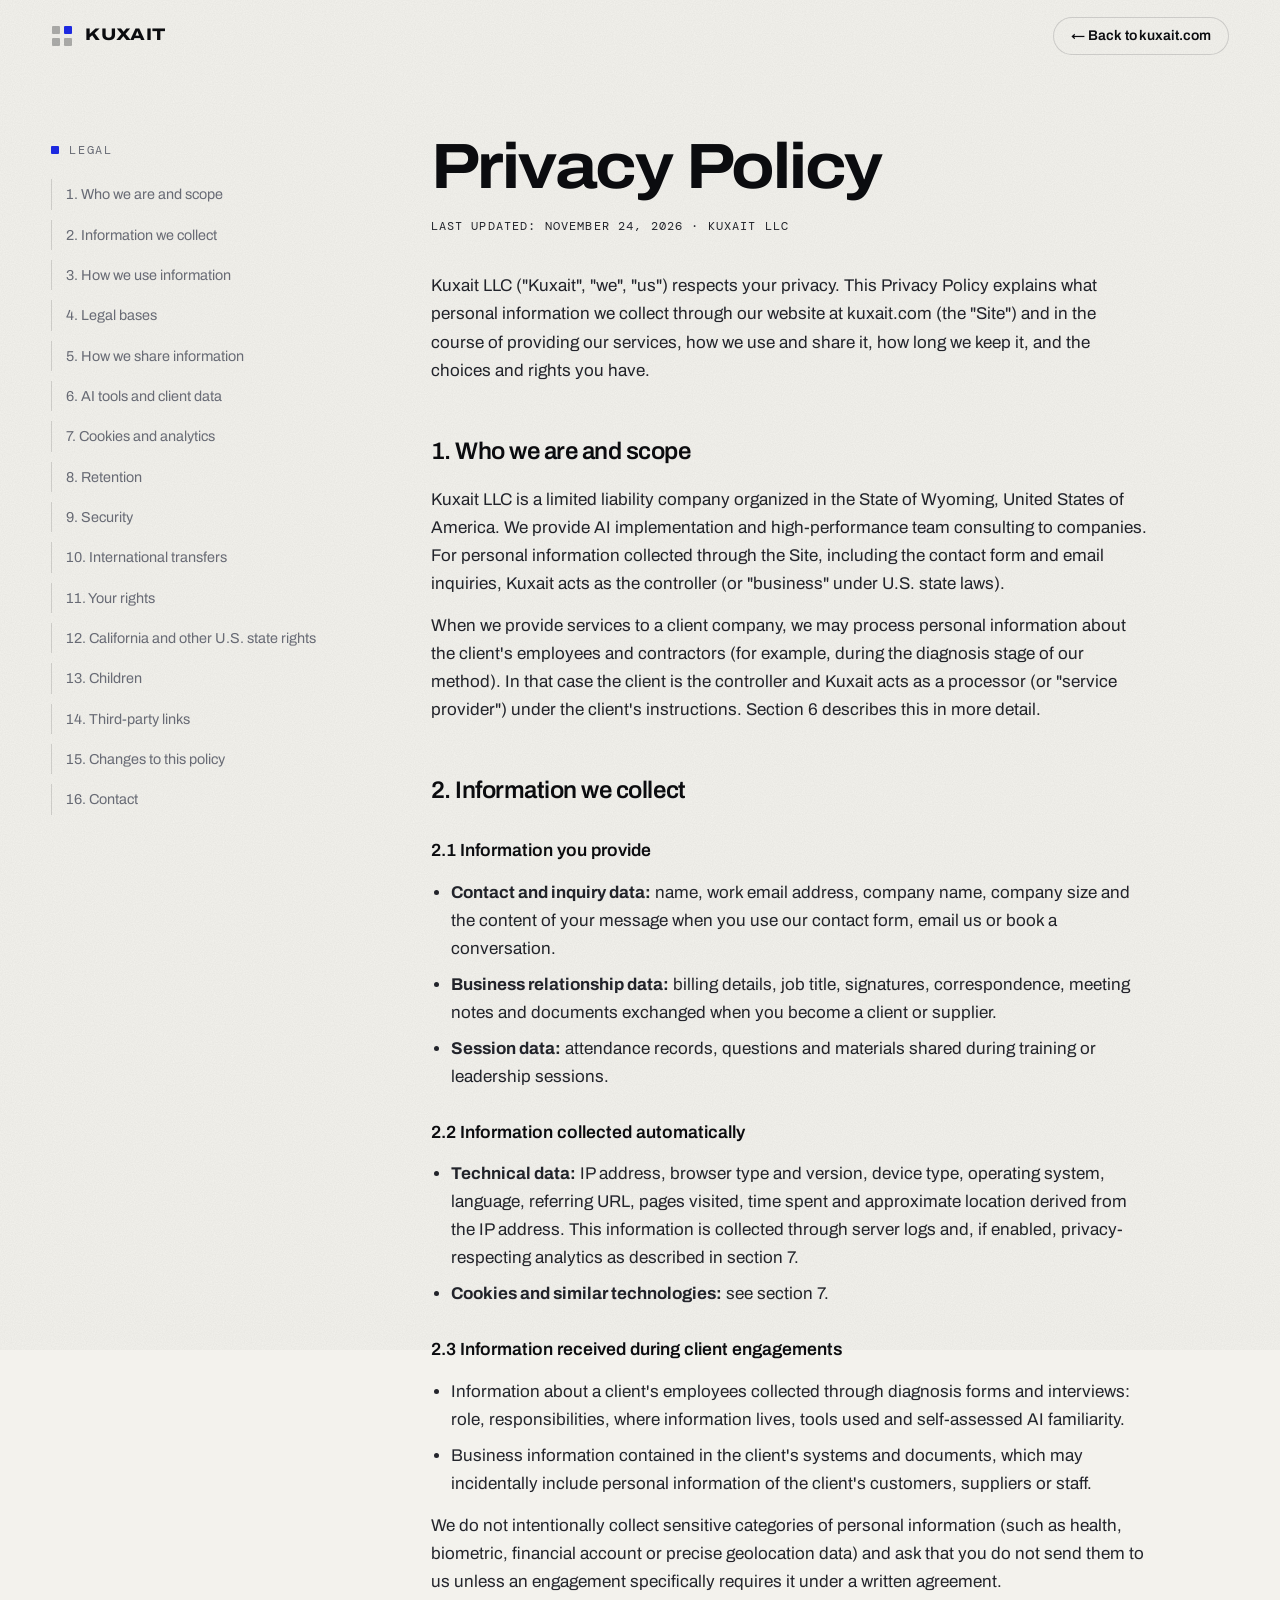
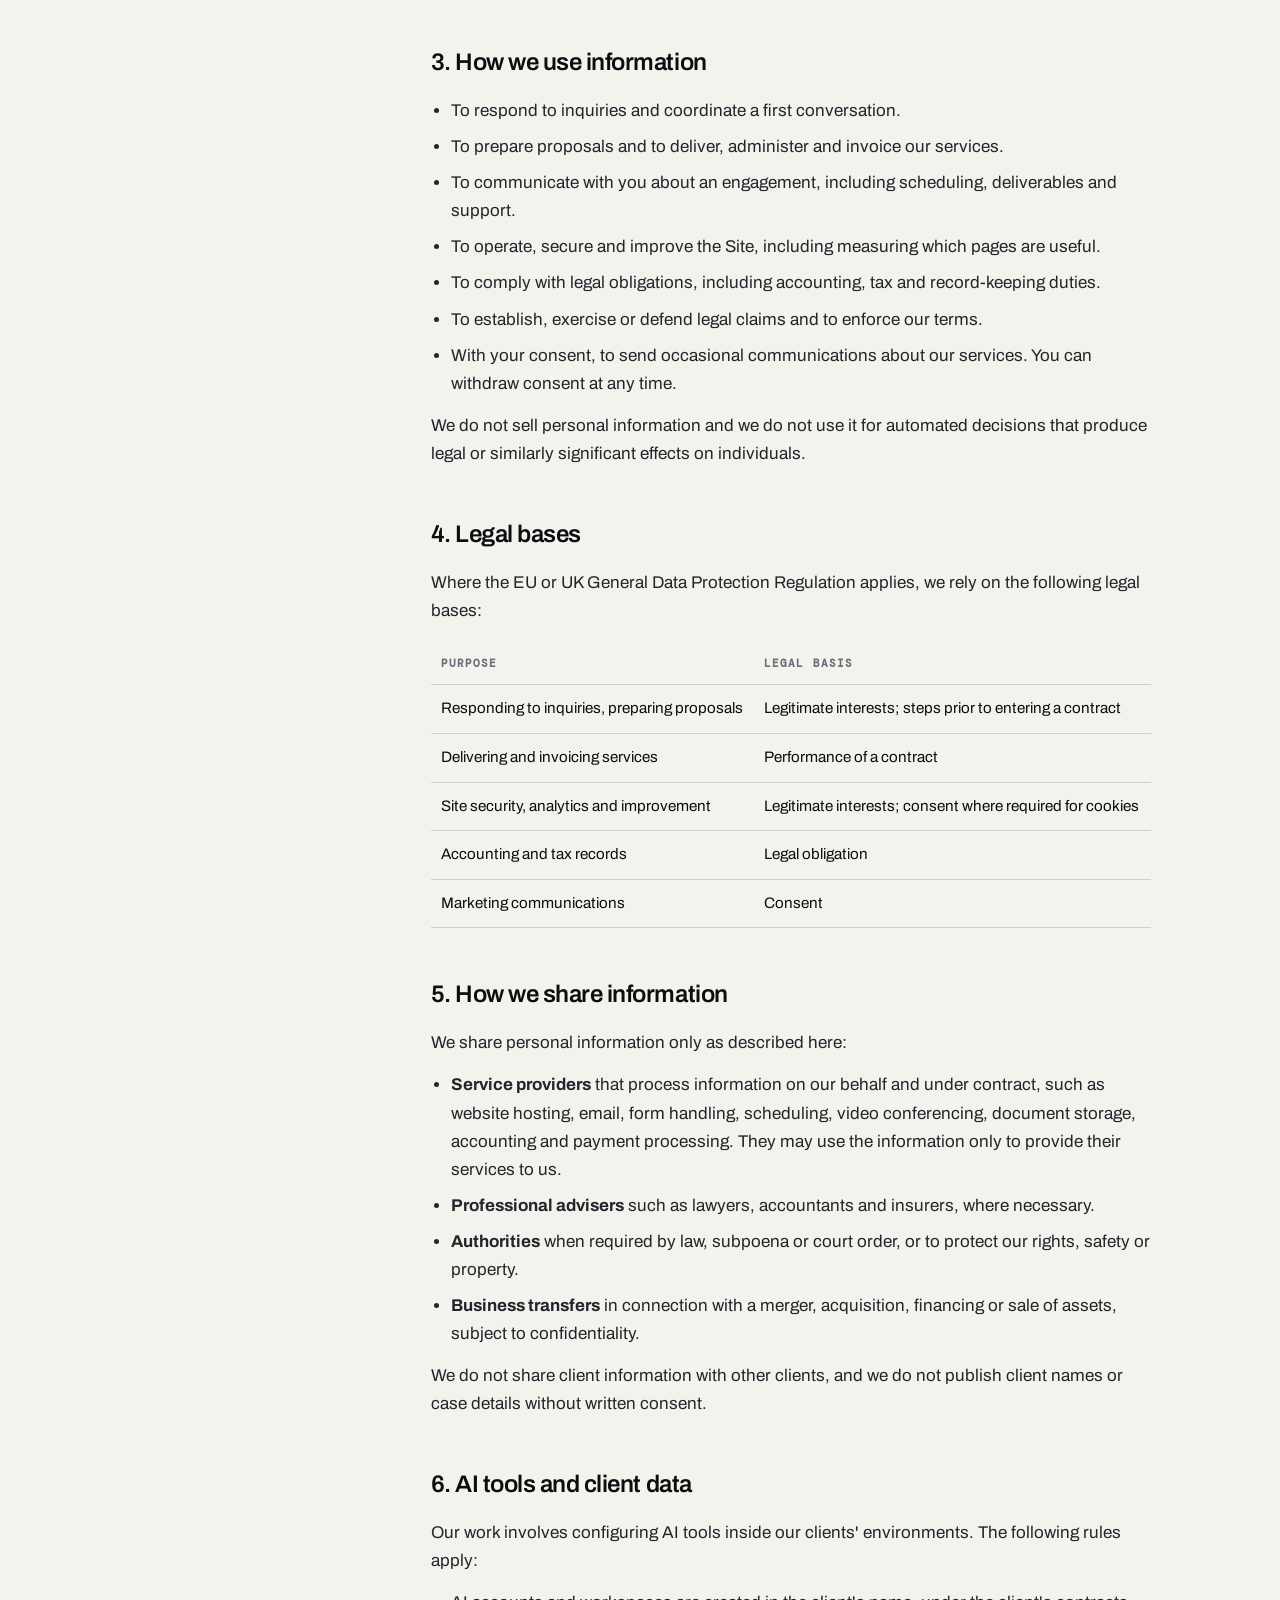
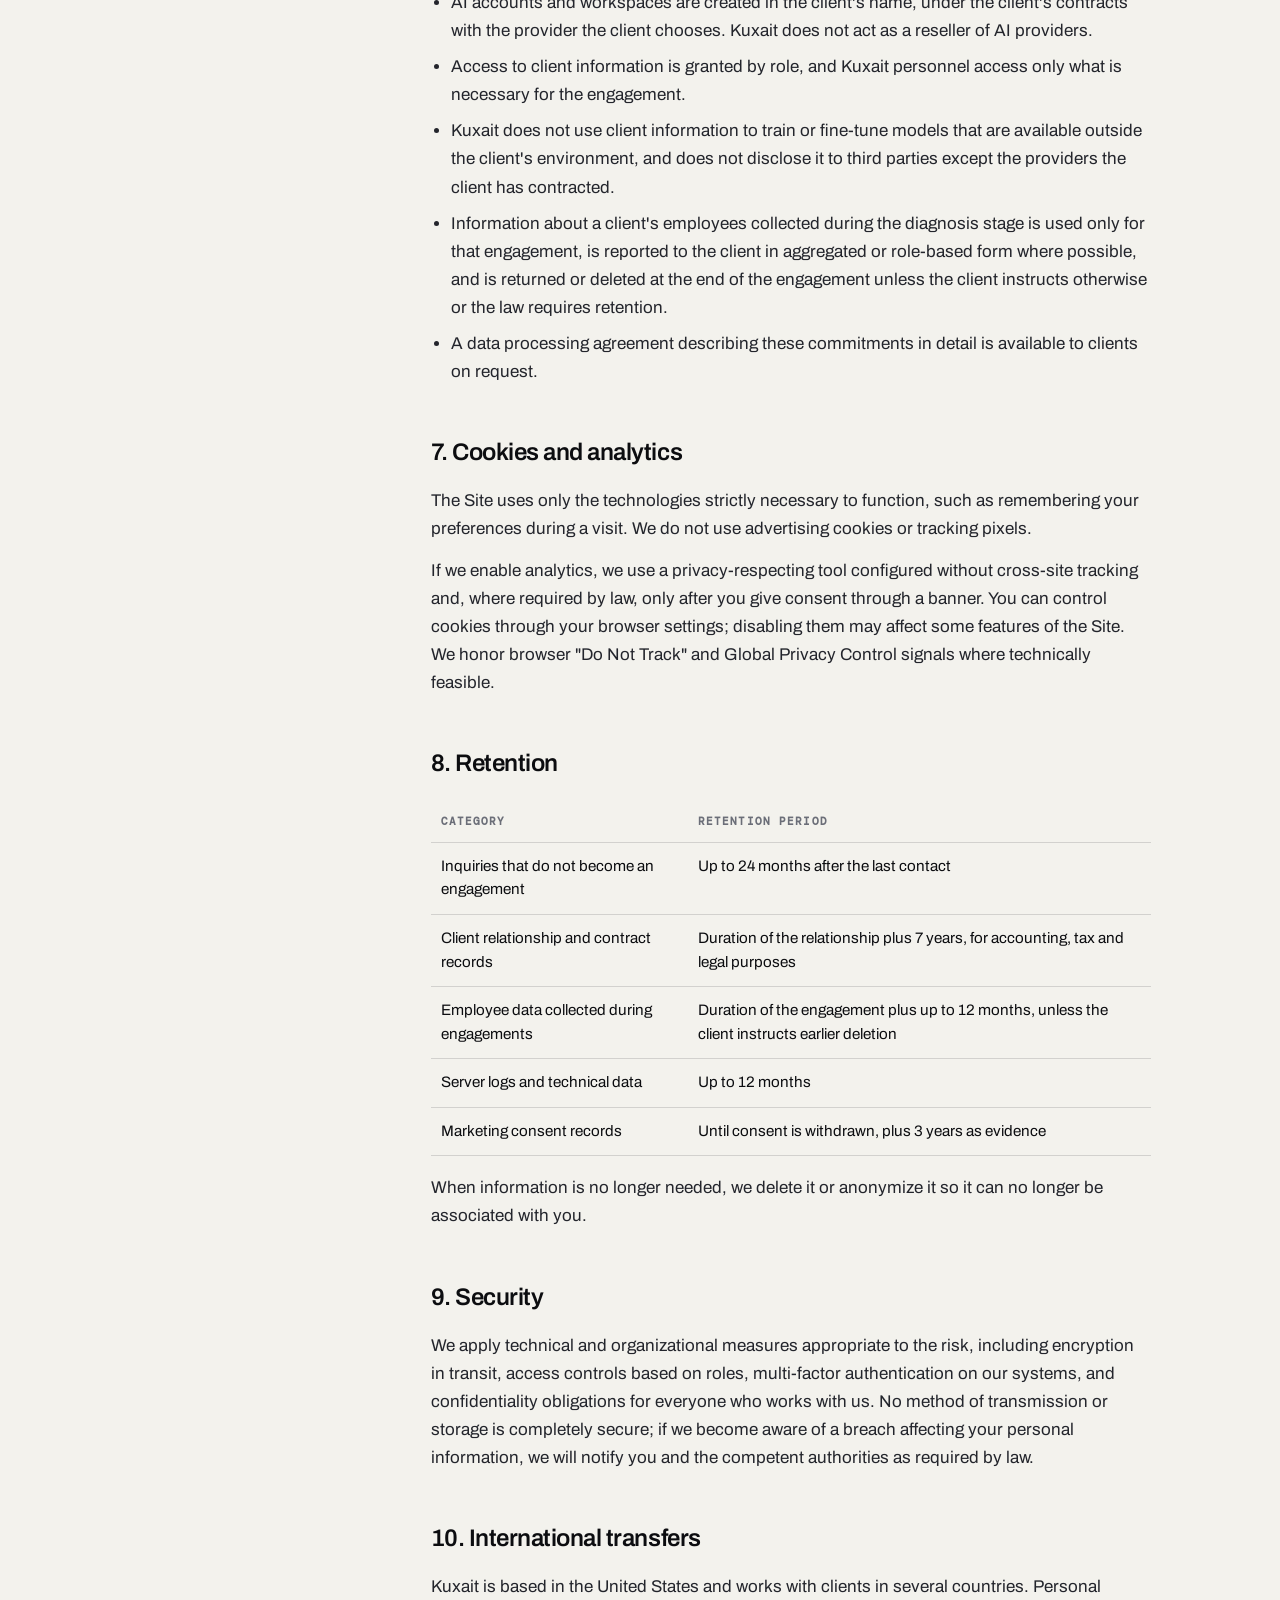
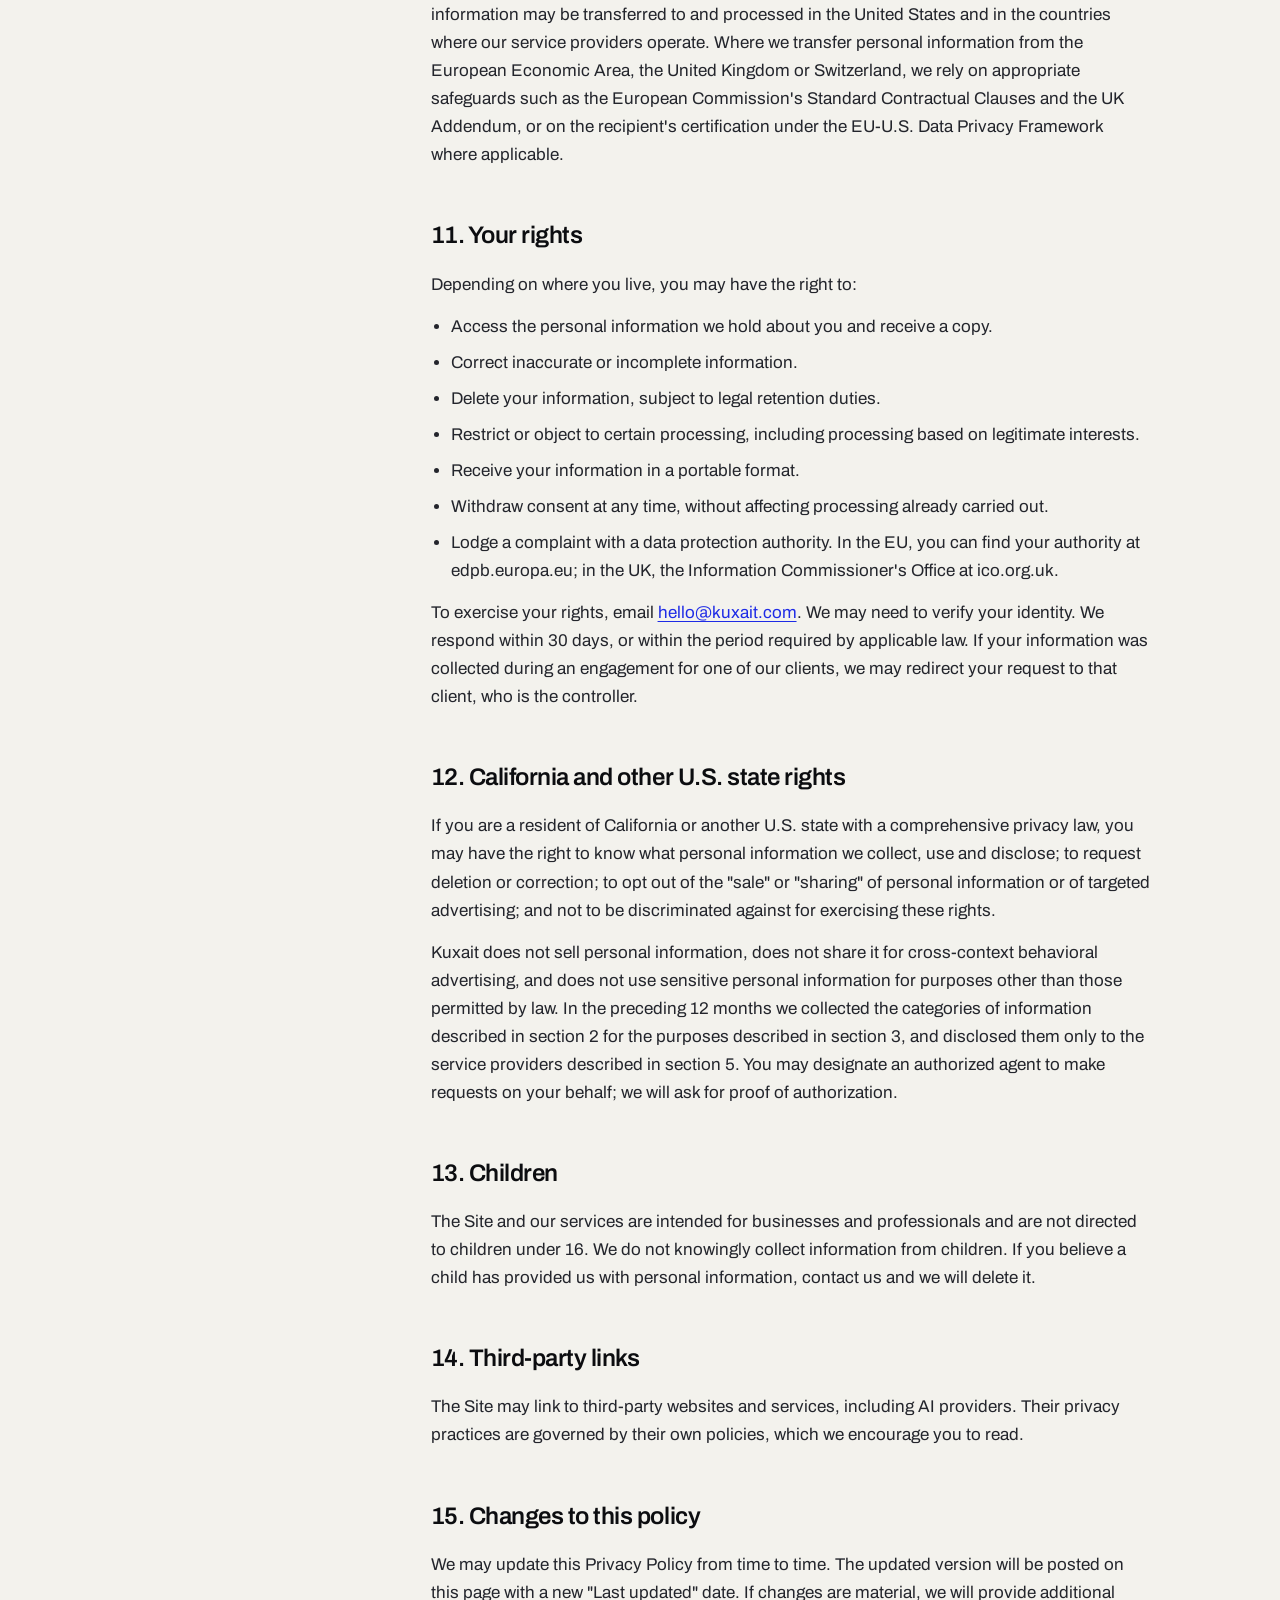
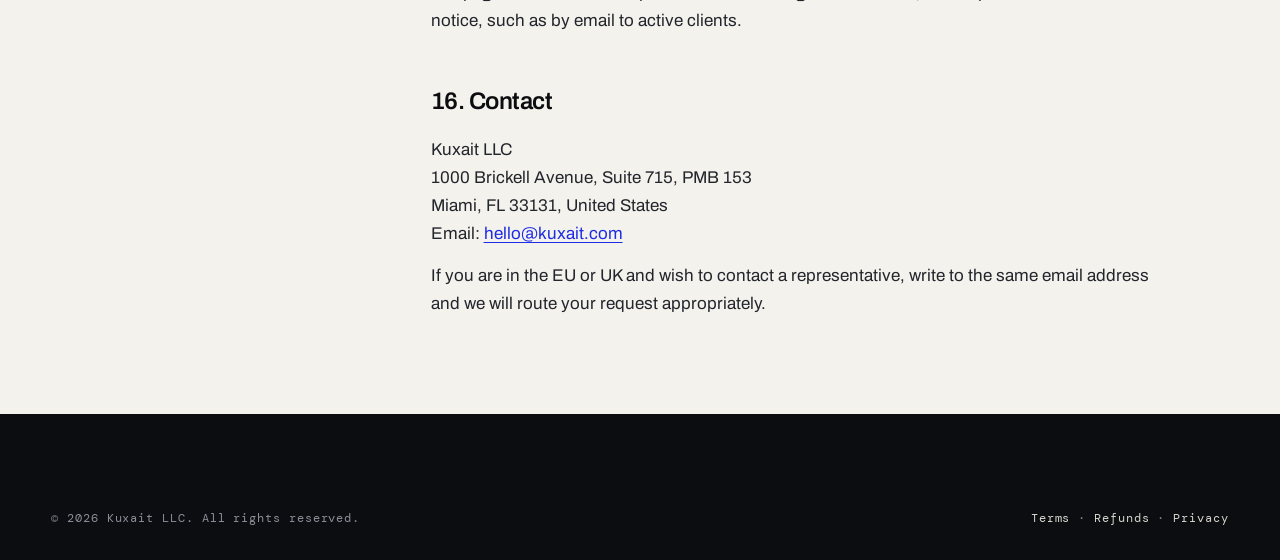
==== privacy-policy.html @ 517e2b9c "Kuxait landing: site, legal pages, SEO files, Docker deploy Co-Authored-By: Claude Fable 5.1 <norepl" ====
<!doctype html>
<html lang="en">
<head>
  <meta charset="utf-8">
  <meta name="viewport" content="width=device-width, initial-scale=1">
  <title>Privacy Policy — Kuxait</title>
  <meta name="description" content="How Kuxait LLC collects, uses, shares and protects personal information through its website and services, including data handled during AI implementation engagements.">
  <link rel="canonical" href="https://www.kuxait.com/privacy-policy.html">
  <meta name="robots" content="index, follow">
  <meta name="theme-color" content="#F3F2ED">
  <link rel="icon" href="assets/img/favicon.svg" type="image/svg+xml">
  <link rel="preconnect" href="https://fonts.googleapis.com">
  <link rel="preconnect" href="https://fonts.gstatic.com" crossorigin>
  <link href="https://fonts.googleapis.com/css2?family=Archivo:ital,wdth,wght@0,62..125,100..900;1,62..125,100..900&family=DM+Mono:wght@400;500&display=swap" rel="stylesheet">
  <link rel="stylesheet" href="assets/css/main.css">
</head>
<body>
  <div class="progress" aria-hidden="true"></div>
  <div class="grain" aria-hidden="true"></div>

  <header class="nav is-scrolled">
    <div class="wrap nav__inner">
      <a class="brand" href="index.html" aria-label="Kuxait, home">
        <svg class="brand__mark" viewBox="0 0 22 22" aria-hidden="true"><rect x="1" y="1" width="8" height="8" rx="1" fill="currentColor" opacity=".3"/><rect x="13" y="1" width="8" height="8" rx="1" fill="#1E2BE6"/><rect x="1" y="13" width="8" height="8" rx="1" fill="currentColor" opacity=".3"/><rect x="13" y="13" width="8" height="8" rx="1" fill="currentColor" opacity=".3"/></svg>
        KUXAIT
      </a>
      <a class="btn btn--sm btn--ghost" href="index.html">← Back to kuxait.com</a>
    </div>
  </header>

  <main class="legal">
    <div class="wrap">
      <div class="legal__grid">
        <aside>
          <p class="eyebrow">Legal</p>
          <nav class="legal__toc" aria-label="Sections">
            <a href="#who">1. Who we are and scope</a>
            <a href="#collect">2. Information we collect</a>
            <a href="#use">3. How we use information</a>
            <a href="#bases">4. Legal bases</a>
            <a href="#share">5. How we share information</a>
            <a href="#ai">6. AI tools and client data</a>
            <a href="#cookies">7. Cookies and analytics</a>
            <a href="#retention">8. Retention</a>
            <a href="#security">9. Security</a>
            <a href="#transfers">10. International transfers</a>
            <a href="#rights">11. Your rights</a>
            <a href="#california">12. California and other U.S. state rights</a>
            <a href="#children">13. Children</a>
            <a href="#links">14. Third-party links</a>
            <a href="#changes">15. Changes to this policy</a>
            <a href="#contact">16. Contact</a>
          </nav>
        </aside>

        <article class="prose">
          <h1 class="display">Privacy Policy</h1>
          <p class="legal__meta">Last updated: November 24, 2026 · Kuxait LLC</p>

          <p>Kuxait LLC ("Kuxait", "we", "us") respects your privacy. This Privacy Policy explains what personal information we collect through our website at kuxait.com (the "Site") and in the course of providing our services, how we use and share it, how long we keep it, and the choices and rights you have.</p>

          <h2 id="who">1. Who we are and scope</h2>
          <p>Kuxait LLC is a limited liability company organized in the State of Wyoming, United States of America. We provide AI implementation and high-performance team consulting to companies. For personal information collected through the Site, including the contact form and email inquiries, Kuxait acts as the controller (or "business" under U.S. state laws).</p>
          <p>When we provide services to a client company, we may process personal information about the client's employees and contractors (for example, during the diagnosis stage of our method). In that case the client is the controller and Kuxait acts as a processor (or "service provider") under the client's instructions. Section 6 describes this in more detail.</p>

          <h2 id="collect">2. Information we collect</h2>
          <h3>2.1 Information you provide</h3>
          <ul>
            <li><strong>Contact and inquiry data:</strong> name, work email address, company name, company size and the content of your message when you use our contact form, email us or book a conversation.</li>
            <li><strong>Business relationship data:</strong> billing details, job title, signatures, correspondence, meeting notes and documents exchanged when you become a client or supplier.</li>
            <li><strong>Session data:</strong> attendance records, questions and materials shared during training or leadership sessions.</li>
          </ul>
          <h3>2.2 Information collected automatically</h3>
          <ul>
            <li><strong>Technical data:</strong> IP address, browser type and version, device type, operating system, language, referring URL, pages visited, time spent and approximate location derived from the IP address. This information is collected through server logs and, if enabled, privacy-respecting analytics as described in section 7.</li>
            <li><strong>Cookies and similar technologies:</strong> see section 7.</li>
          </ul>
          <h3>2.3 Information received during client engagements</h3>
          <ul>
            <li>Information about a client's employees collected through diagnosis forms and interviews: role, responsibilities, where information lives, tools used and self-assessed AI familiarity.</li>
            <li>Business information contained in the client's systems and documents, which may incidentally include personal information of the client's customers, suppliers or staff.</li>
          </ul>
          <p>We do not intentionally collect sensitive categories of personal information (such as health, biometric, financial account or precise geolocation data) and ask that you do not send them to us unless an engagement specifically requires it under a written agreement.</p>

          <h2 id="use">3. How we use information</h2>
          <ul>
            <li>To respond to inquiries and coordinate a first conversation.</li>
            <li>To prepare proposals and to deliver, administer and invoice our services.</li>
            <li>To communicate with you about an engagement, including scheduling, deliverables and support.</li>
            <li>To operate, secure and improve the Site, including measuring which pages are useful.</li>
            <li>To comply with legal obligations, including accounting, tax and record-keeping duties.</li>
            <li>To establish, exercise or defend legal claims and to enforce our terms.</li>
            <li>With your consent, to send occasional communications about our services. You can withdraw consent at any time.</li>
          </ul>
          <p>We do not sell personal information and we do not use it for automated decisions that produce legal or similarly significant effects on individuals.</p>

          <h2 id="bases">4. Legal bases</h2>
          <p>Where the EU or UK General Data Protection Regulation applies, we rely on the following legal bases:</p>
          <table>
            <thead><tr><th>Purpose</th><th>Legal basis</th></tr></thead>
            <tbody>
              <tr><td>Responding to inquiries, preparing proposals</td><td>Legitimate interests; steps prior to entering a contract</td></tr>
              <tr><td>Delivering and invoicing services</td><td>Performance of a contract</td></tr>
              <tr><td>Site security, analytics and improvement</td><td>Legitimate interests; consent where required for cookies</td></tr>
              <tr><td>Accounting and tax records</td><td>Legal obligation</td></tr>
              <tr><td>Marketing communications</td><td>Consent</td></tr>
            </tbody>
          </table>

          <h2 id="share">5. How we share information</h2>
          <p>We share personal information only as described here:</p>
          <ul>
            <li><strong>Service providers</strong> that process information on our behalf and under contract, such as website hosting, email, form handling, scheduling, video conferencing, document storage, accounting and payment processing. They may use the information only to provide their services to us.</li>
            <li><strong>Professional advisers</strong> such as lawyers, accountants and insurers, where necessary.</li>
            <li><strong>Authorities</strong> when required by law, subpoena or court order, or to protect our rights, safety or property.</li>
            <li><strong>Business transfers</strong> in connection with a merger, acquisition, financing or sale of assets, subject to confidentiality.</li>
          </ul>
          <p>We do not share client information with other clients, and we do not publish client names or case details without written consent.</p>

          <h2 id="ai">6. AI tools and client data</h2>
          <p>Our work involves configuring AI tools inside our clients' environments. The following rules apply:</p>
          <ul>
            <li>AI accounts and workspaces are created in the client's name, under the client's contracts with the provider the client chooses. Kuxait does not act as a reseller of AI providers.</li>
            <li>Access to client information is granted by role, and Kuxait personnel access only what is necessary for the engagement.</li>
            <li>Kuxait does not use client information to train or fine-tune models that are available outside the client's environment, and does not disclose it to third parties except the providers the client has contracted.</li>
            <li>Information about a client's employees collected during the diagnosis stage is used only for that engagement, is reported to the client in aggregated or role-based form where possible, and is returned or deleted at the end of the engagement unless the client instructs otherwise or the law requires retention.</li>
            <li>A data processing agreement describing these commitments in detail is available to clients on request.</li>
          </ul>

          <h2 id="cookies">7. Cookies and analytics</h2>
          <p>The Site uses only the technologies strictly necessary to function, such as remembering your preferences during a visit. We do not use advertising cookies or tracking pixels.</p>
          <p>If we enable analytics, we use a privacy-respecting tool configured without cross-site tracking and, where required by law, only after you give consent through a banner. You can control cookies through your browser settings; disabling them may affect some features of the Site. We honor browser "Do Not Track" and Global Privacy Control signals where technically feasible.</p>

          <h2 id="retention">8. Retention</h2>
          <table>
            <thead><tr><th>Category</th><th>Retention period</th></tr></thead>
            <tbody>
              <tr><td>Inquiries that do not become an engagement</td><td>Up to 24 months after the last contact</td></tr>
              <tr><td>Client relationship and contract records</td><td>Duration of the relationship plus 7 years, for accounting, tax and legal purposes</td></tr>
              <tr><td>Employee data collected during engagements</td><td>Duration of the engagement plus up to 12 months, unless the client instructs earlier deletion</td></tr>
              <tr><td>Server logs and technical data</td><td>Up to 12 months</td></tr>
              <tr><td>Marketing consent records</td><td>Until consent is withdrawn, plus 3 years as evidence</td></tr>
            </tbody>
          </table>
          <p>When information is no longer needed, we delete it or anonymize it so it can no longer be associated with you.</p>

          <h2 id="security">9. Security</h2>
          <p>We apply technical and organizational measures appropriate to the risk, including encryption in transit, access controls based on roles, multi-factor authentication on our systems, and confidentiality obligations for everyone who works with us. No method of transmission or storage is completely secure; if we become aware of a breach affecting your personal information, we will notify you and the competent authorities as required by law.</p>

          <h2 id="transfers">10. International transfers</h2>
          <p>Kuxait is based in the United States and works with clients in several countries. Personal information may be transferred to and processed in the United States and in the countries where our service providers operate. Where we transfer personal information from the European Economic Area, the United Kingdom or Switzerland, we rely on appropriate safeguards such as the European Commission's Standard Contractual Clauses and the UK Addendum, or on the recipient's certification under the EU-U.S. Data Privacy Framework where applicable.</p>

          <h2 id="rights">11. Your rights</h2>
          <p>Depending on where you live, you may have the right to:</p>
          <ul>
            <li>Access the personal information we hold about you and receive a copy.</li>
            <li>Correct inaccurate or incomplete information.</li>
            <li>Delete your information, subject to legal retention duties.</li>
            <li>Restrict or object to certain processing, including processing based on legitimate interests.</li>
            <li>Receive your information in a portable format.</li>
            <li>Withdraw consent at any time, without affecting processing already carried out.</li>
            <li>Lodge a complaint with a data protection authority. In the EU, you can find your authority at edpb.europa.eu; in the UK, the Information Commissioner's Office at ico.org.uk.</li>
          </ul>
          <p>To exercise your rights, email <a href="mailto:hello@kuxait.com">hello@kuxait.com</a>. We may need to verify your identity. We respond within 30 days, or within the period required by applicable law. If your information was collected during an engagement for one of our clients, we may redirect your request to that client, who is the controller.</p>

          <h2 id="california">12. California and other U.S. state rights</h2>
          <p>If you are a resident of California or another U.S. state with a comprehensive privacy law, you may have the right to know what personal information we collect, use and disclose; to request deletion or correction; to opt out of the "sale" or "sharing" of personal information or of targeted advertising; and not to be discriminated against for exercising these rights.</p>
          <p>Kuxait does not sell personal information, does not share it for cross-context behavioral advertising, and does not use sensitive personal information for purposes other than those permitted by law. In the preceding 12 months we collected the categories of information described in section 2 for the purposes described in section 3, and disclosed them only to the service providers described in section 5. You may designate an authorized agent to make requests on your behalf; we will ask for proof of authorization.</p>

          <h2 id="children">13. Children</h2>
          <p>The Site and our services are intended for businesses and professionals and are not directed to children under 16. We do not knowingly collect information from children. If you believe a child has provided us with personal information, contact us and we will delete it.</p>

          <h2 id="links">14. Third-party links</h2>
          <p>The Site may link to third-party websites and services, including AI providers. Their privacy practices are governed by their own policies, which we encourage you to read.</p>

          <h2 id="changes">15. Changes to this policy</h2>
          <p>We may update this Privacy Policy from time to time. The updated version will be posted on this page with a new "Last updated" date. If changes are material, we will provide additional notice, such as by email to active clients.</p>

          <h2 id="contact">16. Contact</h2>
          <p>Kuxait LLC<br>1000 Brickell Avenue, Suite 715, PMB 153<br>Miami, FL 33131, United States<br>Email: <a href="mailto:hello@kuxait.com">hello@kuxait.com</a></p>
          <p>If you are in the EU or UK and wish to contact a representative, write to the same email address and we will route your request appropriately.</p>
        </article>
      </div>
    </div>
  </main>

  <footer class="footer">
    <div class="wrap">
      <div class="footer__bar">
        <span>© <span data-year>2026</span> Kuxait LLC. All rights reserved.</span>
        <span><a href="terms.html">Terms</a> · <a href="refund-policy.html">Refunds</a> · <a href="privacy-policy.html">Privacy</a></span>
      </div>
    </div>
  </footer>

  <script src="assets/js/main.js" defer></script>
</body>
</html>
---- assets/css/main.css ----
/* ==========================================================================
   KUXAIT — main.css
   Design system: paper + ink + one signal color.
   ========================================================================== */

:root {
  /* palette */
  --paper: #F3F2ED;
  --paper-2: #EBE9E2;
  --paper-3: #DEDCD3;
  --ink: #0C0D10;
  --ink-2: #16171C;
  --ink-3: #23252C;
  --mute: #6B6E78;
  --mute-2: #9B9EA7;
  --signal: #1E2BE6;
  --signal-2: #1521C2;
  --signal-on-ink: #6F79FF;

  /* semantic (light theme default) */
  --bg: var(--paper);
  --bg-2: var(--paper-2);
  --bg-3: var(--paper-3);
  --fg: var(--ink);
  --fg-2: var(--ink-3);
  --fg-mute: var(--mute);
  --ln: rgba(12, 13, 16, .14);
  --ln-2: rgba(12, 13, 16, .07);
  --acc: var(--signal);
  --acc-2: var(--signal-2);
  --acc-soft: rgba(30, 43, 230, .09);
  --acc-glow: rgba(30, 43, 230, .32);

  /* type */
  --font-sans: "Archivo", system-ui, -apple-system, "Segoe UI", sans-serif;
  --font-mono: "DM Mono", ui-monospace, SFMono-Regular, Menlo, monospace;

  /* layout */
  --wrap: 1320px;
  --gutter: clamp(16px, 4vw, 56px);
  --r: 6px;
  --r-lg: 14px;
  --nav-h: 72px;

  /* motion */
  --ease: cubic-bezier(.22, 1, .36, 1);
  --ease-io: cubic-bezier(.65, 0, .35, 1);
}

.theme-ink {
  --bg: var(--ink);
  --bg-2: var(--ink-2);
  --bg-3: var(--ink-3);
  --fg: var(--paper);
  --fg-2: #D8D6CE;
  --fg-mute: #8C8F99;
  --ln: rgba(243, 242, 237, .16);
  --ln-2: rgba(243, 242, 237, .08);
  --acc: var(--signal-on-ink);
  --acc-2: #8A92FF;
  --acc-soft: rgba(111, 121, 255, .12);
  --acc-glow: rgba(111, 121, 255, .35);
}

/* --------------------------------------------------------------------------
   Reset
   -------------------------------------------------------------------------- */
*, *::before, *::after { box-sizing: border-box; }
html { scroll-behavior: auto; -webkit-text-size-adjust: 100%; }
body {
  margin: 0;
  font-family: var(--font-sans);
  font-size: 1.0625rem;
  line-height: 1.55;
  color: var(--fg);
  background: var(--bg);
  -webkit-font-smoothing: antialiased;
  text-rendering: optimizeLegibility;
  overflow-x: hidden;
}
html.lenis, html.lenis body { height: auto; }
.lenis.lenis-smooth { scroll-behavior: auto !important; }
.lenis.lenis-smooth [data-lenis-prevent] { overscroll-behavior: contain; }
.lenis.lenis-stopped { overflow: hidden; }

img, svg { display: block; max-width: 100%; }
a { color: inherit; text-decoration: none; }
button { font: inherit; color: inherit; background: none; border: 0; cursor: pointer; padding: 0; }
h1, h2, h3, h4, p, ul, ol, figure { margin: 0; }
ul, ol { padding: 0; list-style: none; }
::selection { background: var(--signal); color: var(--paper); }

:focus-visible { outline: 2px solid var(--acc); outline-offset: 3px; border-radius: 2px; }

.sr-only {
  position: absolute; width: 1px; height: 1px; padding: 0; margin: -1px;
  overflow: hidden; clip: rect(0 0 0 0); white-space: nowrap; border: 0;
}

/* --------------------------------------------------------------------------
   Grain + cursor + progress
   -------------------------------------------------------------------------- */
.grain {
  position: fixed; inset: -50%; width: 200%; height: 200%;
  pointer-events: none; z-index: 9000; opacity: .055;
  background-image: url("data:image/svg+xml,%3Csvg xmlns='http://www.w3.org/2000/svg' width='240' height='240'%3E%3Cfilter id='n'%3E%3CfeTurbulence type='fractalNoise' baseFrequency='.9' numOctaves='2' stitchTiles='stitch'/%3E%3CfeColorMatrix values='0 0 0 0 0 0 0 0 0 0 0 0 0 0 0 0 0 0 .9 0'/%3E%3C/filter%3E%3Crect width='100%25' height='100%25' filter='url(%23n)'/%3E%3C/svg%3E");
  animation: grain 1.2s steps(6) infinite;
}
@keyframes grain {
  0%, 100% { transform: translate(0, 0); }
  20% { transform: translate(-2%, 1%); }
  40% { transform: translate(1%, -2%); }
  60% { transform: translate(-1%, 2%); }
  80% { transform: translate(2%, -1%); }
}

.cursor {
  position: fixed; top: 0; left: 0; width: 14px; height: 14px;
  border-radius: 50%; border: 1.5px solid #fff;
  pointer-events: none; z-index: 9500; opacity: 0;
  transform: translate(-50%, -50%);
  transition: width .25s var(--ease), height .25s var(--ease), background .25s, opacity .3s;
  mix-blend-mode: difference;
}
.cursor.is-on { opacity: 1; }
.cursor.is-link { width: 44px; height: 44px; background: rgba(255,255,255,.12); }
.cursor.is-hidden { opacity: 0; }
@media (pointer: coarse) { .cursor { display: none; } }

.progress {
  position: fixed; top: 0; left: 0; height: 2px; width: 0%;
  background: var(--signal); z-index: 9600; pointer-events: none;
}

/* --------------------------------------------------------------------------
   Layout helpers
   -------------------------------------------------------------------------- */
.wrap { width: min(100% - 2 * var(--gutter), var(--wrap)); margin-inline: auto; }
.sec { position: relative; padding-block: clamp(88px, 12vw, 168px); background: var(--bg); color: var(--fg); }
.sec--tight { padding-block: clamp(64px, 8vw, 112px); }
.sec + .sec { border-top: 1px solid var(--ln-2); }

.sec__head { display: grid; gap: 24px; margin-bottom: clamp(48px, 6vw, 88px); }
@media (min-width: 900px) {
  .sec__head { grid-template-columns: minmax(0, 7fr) minmax(0, 5fr); align-items: end; gap: 48px; }
  .sec__head--stack { grid-template-columns: 1fr; }
}
.sec__head p { max-width: 54ch; color: var(--fg-2); font-size: 1.125rem; }

.eyebrow {
  font-family: var(--font-mono); font-size: .75rem; letter-spacing: .14em;
  text-transform: uppercase; color: var(--fg-mute); display: inline-flex; align-items: center; gap: 10px;
  margin-bottom: 20px;
}
.eyebrow::before { content: ""; width: 8px; height: 8px; background: var(--acc); border-radius: 1px; }

.display {
  font-weight: 700; letter-spacing: -.035em; line-height: .96;
  font-stretch: 112%;
  text-wrap: balance;
}
h1.display { font-size: clamp(2.75rem, 8.4vw, 7.6rem); }
h2.display { font-size: clamp(2.1rem, 5vw, 4.4rem); }
h3.display { font-size: clamp(1.4rem, 2.4vw, 2rem); font-stretch: 105%; }
.acc { color: var(--acc); }
.mono { font-family: var(--font-mono); font-size: .8rem; letter-spacing: .06em; }
.lead { font-size: clamp(1.125rem, 1.5vw, 1.375rem); line-height: 1.45; color: var(--fg-2); max-width: 56ch; }

/* word-split reveal */
.w { display: inline-block; overflow: hidden; vertical-align: bottom; padding-bottom: .1em; margin-bottom: -.1em; }
.wi { display: inline-block; will-change: transform; }

/* --------------------------------------------------------------------------
   Buttons
   -------------------------------------------------------------------------- */
.btn {
  --btn-bg: var(--ink); --btn-fg: var(--paper);
  position: relative; display: inline-flex; align-items: center; gap: 12px;
  padding: 16px 24px; border-radius: 999px;
  background: var(--btn-bg); color: var(--btn-fg);
  font-weight: 600; font-size: .95rem; letter-spacing: -.005em; line-height: 1;
  overflow: hidden; isolation: isolate; white-space: nowrap;
  transition: transform .5s var(--ease), background .3s, color .3s;
}
.btn::after {
  content: ""; position: absolute; inset: 0; z-index: -1;
  background: var(--signal); transform: translateY(101%);
  transition: transform .55s var(--ease);
}
.btn:hover::after, .btn:focus-visible::after { transform: translateY(0); }
.btn:hover { color: var(--paper); }
.btn .arr { transition: transform .5s var(--ease); }
.btn:hover .arr { transform: translateX(5px); }
.btn--ghost { --btn-bg: transparent; --btn-fg: var(--fg); box-shadow: inset 0 0 0 1px var(--ln); }
.btn--ghost::after { background: var(--fg); }
.btn--ghost:hover { color: var(--bg); }
.theme-ink .btn { --btn-bg: var(--paper); --btn-fg: var(--ink); }
.theme-ink .btn::after { background: var(--signal-on-ink); }
.theme-ink .btn:hover { color: var(--ink); }
.theme-ink .btn--ghost { --btn-bg: transparent; --btn-fg: var(--paper); }
.theme-ink .btn--ghost::after { background: var(--paper); }
.btn--sm { padding: 12px 18px; font-size: .875rem; }

/* --------------------------------------------------------------------------
   Nav
   -------------------------------------------------------------------------- */
.nav {
  position: fixed; top: 0; left: 0; right: 0; z-index: 1000; height: var(--nav-h);
  display: flex; align-items: center;
  transition: background .4s, border-color .4s;
  border-bottom: 1px solid transparent;
}
.nav.is-scrolled {
  background: rgba(243, 242, 237, .84);
  -webkit-backdrop-filter: blur(14px) saturate(1.3); backdrop-filter: blur(14px) saturate(1.3);
  border-bottom-color: rgba(12, 13, 16, .07);
}
.nav__inner { display: flex; align-items: center; justify-content: space-between; gap: 24px; }
.brand { display: inline-flex; align-items: center; gap: 12px; font-weight: 800; font-stretch: 118%; letter-spacing: .02em; font-size: 1.05rem; color: var(--ink); }
.brand__mark { width: 22px; height: 22px; }
.nav__links { display: none; gap: 32px; }
.nav__links a { font-size: .9rem; font-weight: 500; color: var(--mute); position: relative; padding: 6px 0; transition: color .3s; }
.nav__links a::after { content: ""; position: absolute; left: 0; bottom: 0; height: 1px; width: 100%; background: var(--ink); transform: scaleX(0); transform-origin: right; transition: transform .45s var(--ease); }
.nav__links a:hover { color: var(--ink); }
.nav__links a:hover::after { transform: scaleX(1); transform-origin: left; }
.nav__cta { display: none; }
.nav__burger { display: inline-flex; flex-direction: column; gap: 5px; width: 40px; height: 40px; align-items: center; justify-content: center; border-radius: 50%; box-shadow: inset 0 0 0 1px var(--ln); }
.nav__burger span { display: block; width: 16px; height: 1.5px; background: var(--ink); transition: transform .4s var(--ease), opacity .3s; }
.nav.is-open .nav__burger span:nth-child(1) { transform: translateY(3.25px) rotate(45deg); }
.nav.is-open .nav__burger span:nth-child(2) { transform: translateY(-3.25px) rotate(-45deg); }
@media (min-width: 960px) {
  .nav__links { display: flex; }
  .nav__cta { display: inline-flex; }
  .nav__burger { display: none; }
}
.menu {
  position: fixed; inset: 0; z-index: 900; background: var(--paper);
  display: flex; flex-direction: column; justify-content: center; padding: var(--gutter);
  clip-path: inset(0 0 100% 0); transition: clip-path .7s var(--ease);
}
.menu.is-open { clip-path: inset(0 0 0 0); }
.menu a:not(.btn) { display: block; font-size: clamp(2rem, 9vw, 3.5rem); font-weight: 700; font-stretch: 110%; letter-spacing: -.03em; line-height: 1.15; padding: 6px 0; color: var(--ink); }
.menu a:not(.btn) span { font-family: var(--font-mono); font-size: .75rem; letter-spacing: .12em; color: var(--mute); margin-right: 16px; vertical-align: middle; }
.menu .btn { margin-top: 28px; align-self: flex-start; }

/* --------------------------------------------------------------------------
   Hero
   -------------------------------------------------------------------------- */
.hero {
  position: relative; min-height: 100svh; display: flex; flex-direction: column;
  justify-content: flex-end; padding-top: calc(var(--nav-h) + 32px); padding-bottom: 40px;
  overflow: hidden; background: var(--paper);
}
.hero__canvas { position: absolute; inset: 0; width: 100%; height: 100%; z-index: 0; }
.hero__grid {
  position: absolute; inset: 0; z-index: 1; pointer-events: none;
  background-image: repeating-linear-gradient(90deg, var(--ln-2) 0 1px, transparent 1px calc(100% / 12));
  opacity: .9;
  mask-image: linear-gradient(to bottom, transparent, #000 25%, #000 75%, transparent);
  -webkit-mask-image: linear-gradient(to bottom, transparent, #000 25%, #000 75%, transparent);
}
.hero__inner { position: relative; z-index: 2; display: grid; gap: 40px; pointer-events: none; }
.hero__inner a, .hero__inner button { pointer-events: auto; }
.hero__title { max-width: 14ch; }
.hero__title .acc { font-weight: 400; font-stretch: 100%; letter-spacing: -.02em; }
.hero__copy { display: grid; gap: 28px; align-content: end; }
@media (min-width: 960px) {
  .hero__inner { grid-template-columns: minmax(0, 7fr) minmax(0, 5fr); align-items: end; gap: 64px; }
}
.hero__cta { display: flex; flex-wrap: wrap; gap: 12px; }
.hero__foot {
  position: relative; z-index: 2; margin-top: clamp(48px, 7vw, 96px);
  display: flex; justify-content: space-between; align-items: end; gap: 24px;
  border-top: 1px solid var(--ln); padding-top: 18px;
  font-family: var(--font-mono); font-size: .72rem; letter-spacing: .1em; text-transform: uppercase; color: var(--mute);
  pointer-events: none;
}
.hero__state { display: inline-flex; align-items: center; gap: 12px; }
.hero__state i { width: 8px; height: 8px; border-radius: 50%; background: var(--mute-2); transition: background .5s, box-shadow .5s; }
.hero__state.is-signal i { background: var(--signal); box-shadow: 0 0 0 4px var(--acc-soft); }
.hero__state b { font-weight: 500; color: var(--ink); min-width: 9ch; display: inline-block; }
.hero__steps { display: none; gap: 28px; }
.hero__steps span { display: inline-flex; gap: 10px; }
.hero__steps em { font-style: normal; color: var(--ink); }
.hero__scroll { display: inline-flex; align-items: center; gap: 10px; }
.hero__scroll i { width: 1px; height: 28px; background: var(--ink); display: block; animation: scrollline 1.8s var(--ease-io) infinite; }
@keyframes scrollline { 0% { transform: scaleY(0); transform-origin: top; } 50% { transform: scaleY(1); transform-origin: top; } 51% { transform-origin: bottom; } 100% { transform: scaleY(0); transform-origin: bottom; } }
@media (min-width: 760px) { .hero__steps { display: flex; } }

/* --------------------------------------------------------------------------
   Thesis (scroll-highlighted statement)
   -------------------------------------------------------------------------- */
.thesis { padding-block: clamp(96px, 14vw, 200px); }
.thesis__text {
  font-size: clamp(1.75rem, 4.2vw, 3.6rem); font-weight: 500; letter-spacing: -.03em; line-height: 1.12;
  font-stretch: 104%; max-width: 26ch; text-wrap: pretty;
}
.t-w { display: inline-block; margin-right: .22em; will-change: opacity; }
.t-w.acc-w { color: var(--acc); }
.principles { margin-top: clamp(56px, 7vw, 104px); display: grid; gap: 1px; background: var(--ln); border: 1px solid var(--ln); }
@media (min-width: 820px) { .principles { grid-template-columns: repeat(3, 1fr); } }
.principle { background: var(--bg); padding: 32px 28px; display: grid; gap: 18px; align-content: start; min-height: 260px; position: relative; overflow: hidden; }
.principle .mono { color: var(--fg-mute); }
.principle h3 { font-size: 1.35rem; font-weight: 600; letter-spacing: -.02em; line-height: 1.2; }
.principle p { color: var(--fg-2); font-size: 1rem; }
.principle::after { content: ""; position: absolute; right: -20px; bottom: -20px; width: 92px; height: 92px; border-radius: 50%; background: var(--acc-soft); transform: scale(0); transition: transform .7s var(--ease); }
.principle:hover::after { transform: scale(1); }

/* --------------------------------------------------------------------------
   Services bento
   -------------------------------------------------------------------------- */
.bento { display: grid; gap: 14px; }
.pillar { display: contents; }
@media (min-width: 900px) { .bento { grid-template-columns: repeat(2, 1fr); grid-template-rows: auto auto; grid-auto-flow: column; } }
.pillar__head {
  position: relative; border-radius: var(--r-lg); padding: 36px 32px; min-height: 240px;
  display: grid; align-content: space-between; gap: 24px; overflow: hidden; isolation: isolate;
  background: var(--ink); color: var(--paper);
}
.pillar__head--alt { background: var(--signal); }
.pillar__head .eyebrow { color: rgba(243,242,237,.7); margin: 0; }
.pillar__head .eyebrow::before { background: var(--paper); }
.pillar__head h3 { font-size: clamp(1.75rem, 2.6vw, 2.5rem); font-weight: 700; letter-spacing: -.03em; line-height: 1; font-stretch: 112%; }
.pillar__head p { color: rgba(243,242,237,.78); max-width: 42ch; }
.pillar__art { position: absolute; right: -6%; top: -14%; width: 58%; height: 128%; opacity: .5; z-index: -1; }
.pillar__art .a-stroke { fill: none; stroke: rgba(243,242,237,.5); stroke-width: 1; }
.pillar__art .a-fill { fill: rgba(243,242,237,.7); }
.pillar__grid { display: grid; gap: 14px; }
@media (min-width: 560px) { .pillar__grid { grid-template-columns: repeat(2, 1fr); } }
.card {
  --mx: 50%; --my: 50%;
  position: relative; border-radius: var(--r-lg); background: var(--bg-2); padding: 26px 24px 24px;
  min-height: 236px; display: grid; align-content: space-between; gap: 22px; overflow: hidden;
  transition: transform .6s var(--ease), background .4s;
}
.card::before {
  content: ""; position: absolute; inset: 0; border-radius: inherit; padding: 1px;
  background: radial-gradient(240px circle at var(--mx) var(--my), var(--acc-glow), transparent 60%);
  -webkit-mask: linear-gradient(#000 0 0) content-box, linear-gradient(#000 0 0);
  -webkit-mask-composite: xor; mask-composite: exclude; opacity: 0; transition: opacity .4s;
  pointer-events: none;
}
.card:hover::before { opacity: 1; }
.card:hover { transform: translateY(-3px); }
.card__ico { width: 44px; height: 44px; color: var(--acc); }
.card__ico .i-stroke { fill: none; stroke: currentColor; stroke-width: 1.5; stroke-linecap: round; stroke-linejoin: round; }
.card__ico .i-fill { fill: currentColor; }
.card h4 { font-size: 1.1rem; font-weight: 600; letter-spacing: -.015em; margin-bottom: 8px; }
.card p { font-size: .95rem; color: var(--fg-2); line-height: 1.5; }
.card .mono { position: absolute; top: 22px; right: 22px; color: var(--fg-mute); font-size: .7rem; }
.callout {
  margin-top: 14px; border-radius: var(--r-lg); border: 1px dashed var(--ln); padding: 28px 32px;
  display: grid; gap: 16px; align-items: center;
}
@media (min-width: 820px) { .callout { grid-template-columns: auto 1fr; gap: 32px; } }
.callout .big { font-size: clamp(1.4rem, 2.4vw, 2rem); font-weight: 600; letter-spacing: -.03em; line-height: 1.05; font-stretch: 108%; }
.callout p { color: var(--fg-2); max-width: 62ch; }

/* --------------------------------------------------------------------------
   Method
   -------------------------------------------------------------------------- */
.method { display: grid; gap: 48px; }
@media (min-width: 960px) { .method { grid-template-columns: minmax(0, 4fr) minmax(0, 8fr); gap: 64px; align-items: start; } }
.method__side { position: sticky; top: calc(var(--nav-h) + 24px); display: grid; gap: 28px; align-content: start; z-index: 2; }
.method__side .mono { color: var(--fg-mute); }
.method__num { font-size: clamp(5rem, 12vw, 11rem); font-weight: 700; letter-spacing: -.06em; line-height: .85; font-stretch: 118%; color: var(--fg); font-variant-numeric: tabular-nums; }
.method__name { font-size: clamp(1.3rem, 2vw, 1.75rem); font-weight: 600; letter-spacing: -.02em; min-height: 1.3em; }
.method__rail { display: grid; grid-template-columns: repeat(7, 1fr); gap: 6px; margin-top: 8px; }
.method__rail span { height: 3px; background: var(--ln); border-radius: 2px; position: relative; overflow: hidden; }
.method__rail span::after { content: ""; position: absolute; inset: 0; background: var(--acc); transform: scaleX(0); transform-origin: left; transition: transform .6s var(--ease); }
.method__rail span.is-done::after, .method__rail span.is-active::after { transform: scaleX(1); }
.method__blocks { display: flex; flex-wrap: wrap; gap: 18px; font-family: var(--font-mono); font-size: .7rem; letter-spacing: .1em; text-transform: uppercase; color: var(--fg-mute); }
.method__blocks span { padding-bottom: 8px; border-bottom: 1px solid transparent; transition: color .4s, border-color .4s; }
.method__blocks span.is-active { color: var(--fg); border-color: var(--acc); }
@media (max-width: 959px) {
  .method__side { position: sticky; top: var(--nav-h); background: var(--bg); padding: 16px 0; gap: 14px; border-bottom: 1px solid var(--ln-2); }
  .method__num { display: none; }
  .method__name { font-size: 1.1rem; min-height: 0; }
}

.stages { display: grid; gap: 14px; }
.stage {
  position: relative; border-radius: var(--r-lg); background: var(--bg-2); padding: clamp(24px, 3vw, 40px);
  display: grid; gap: 28px; border: 1px solid var(--ln-2);
  transition: border-color .5s, background .5s;
}
.stage.is-active { border-color: var(--acc); }
.stage__head { display: grid; grid-template-columns: auto 1fr auto; gap: 18px; align-items: baseline; }
.stage__n { font-family: var(--font-mono); font-size: .8rem; color: var(--acc); letter-spacing: .1em; }
.stage__head h3 { font-size: clamp(1.4rem, 2.2vw, 2rem); font-weight: 600; letter-spacing: -.025em; line-height: 1.05; }
.stage__dur { font-family: var(--font-mono); font-size: .72rem; letter-spacing: .08em; color: var(--fg-mute); text-transform: uppercase; text-align: right; }
@media (max-width: 559px) { .stage__head { grid-template-columns: auto 1fr; } .stage__dur { grid-column: 1 / -1; text-align: left; } }
.stage__body { display: grid; gap: 28px; }
@media (min-width: 760px) { .stage__body { grid-template-columns: minmax(0, 7fr) minmax(0, 5fr); gap: 40px; } }
.stage__cols { display: grid; gap: 22px; }
.stage__cols h4 { font-family: var(--font-mono); font-size: .7rem; letter-spacing: .12em; text-transform: uppercase; color: var(--fg-mute); margin-bottom: 8px; }
.stage__cols p { color: var(--fg-2); font-size: .98rem; }
.stage__cols ul { display: grid; gap: 6px; color: var(--fg-2); font-size: .98rem; }
.stage__cols li { padding-left: 16px; position: relative; }
.stage__cols li::before { content: ""; position: absolute; left: 0; top: .62em; width: 6px; height: 1px; background: var(--acc); }
.stage__viz { border-radius: var(--r); background: var(--bg); border: 1px solid var(--ln-2); padding: 18px; display: grid; place-items: center; min-height: 220px; }
.stage__viz svg { width: 100%; height: auto; max-height: 240px; overflow: visible; }
.viz-stroke { fill: none; stroke: var(--fg); stroke-width: 1.25; stroke-linecap: round; stroke-linejoin: round; }
.viz-stroke.acc { stroke: var(--acc); }
.viz-fill { fill: var(--fg); }
.viz-fill.acc { fill: var(--acc); }
.viz-soft { fill: var(--acc-soft); }
.viz-mute { stroke: var(--ln); fill: none; stroke-width: 1; }
.viz-text { font-family: var(--font-mono); font-size: 7px; fill: var(--fg-mute); letter-spacing: .08em; }
.stage__tag { font-family: var(--font-mono); font-size: .7rem; letter-spacing: .1em; text-transform: uppercase; color: var(--fg-mute); display: inline-flex; gap: 10px; align-items: center; }
.stage__tag::before { content: ""; width: 14px; height: 1px; background: var(--acc); }

/* --------------------------------------------------------------------------
   Teams (cadence)
   -------------------------------------------------------------------------- */
.teams { display: grid; gap: 48px; }
@media (min-width: 960px) { .teams { grid-template-columns: minmax(0, 6fr) minmax(0, 6fr); align-items: center; gap: 72px; } }
.cadence { position: relative; aspect-ratio: 1; max-width: 560px; margin-inline: auto; width: 100%; }
.cadence svg { width: 100%; height: 100%; overflow: visible; }
.ring { fill: none; stroke: var(--ln); stroke-width: 1; transition: stroke .4s, stroke-width .4s; }
.ring-g { transform-origin: 300px 300px; transform-box: view-box; }
.ring-g--d { animation: spin 7s linear infinite; }
.ring-g--w { animation: spin 16s linear infinite; }
.ring-g--m { animation: spin 32s linear infinite; }
.ring-g--q { animation: spin 64s linear infinite; }
.ring-dot { fill: var(--fg); transition: fill .4s; }
.ring-lab { font-family: var(--font-mono); font-size: 12.5px; letter-spacing: .14em; fill: var(--fg-mute); transition: fill .4s; }
.cadence[data-active="d"] .g-d .ring, .cadence[data-active="w"] .g-w .ring, .cadence[data-active="m"] .g-m .ring, .cadence[data-active="q"] .g-q .ring { stroke: var(--acc); stroke-width: 1.5; }
.cadence[data-active="d"] .g-d .ring-dot, .cadence[data-active="w"] .g-w .ring-dot, .cadence[data-active="m"] .g-m .ring-dot, .cadence[data-active="q"] .g-q .ring-dot { fill: var(--acc); }
.cadence[data-active="d"] .g-d .ring-lab, .cadence[data-active="w"] .g-w .ring-lab, .cadence[data-active="m"] .g-m .ring-lab, .cadence[data-active="q"] .g-q .ring-lab { fill: var(--acc); }
.cadence__core { position: absolute; inset: 0; display: grid; place-items: center; text-align: center; pointer-events: none; }
.cadence__core b { font-size: clamp(1.5rem, 3vw, 2.4rem); font-weight: 700; letter-spacing: -.03em; font-stretch: 112%; line-height: 1; display: block; }
.cadence__core span { font-family: var(--font-mono); font-size: .7rem; letter-spacing: .12em; text-transform: uppercase; color: var(--fg-mute); display: block; margin-top: 10px; }
@keyframes spin { to { transform: rotate(360deg); } }

.props { display: grid; border-top: 1px solid var(--ln); }
.prop { display: grid; grid-template-columns: auto 1fr; gap: 20px; padding: 24px 0; border-bottom: 1px solid var(--ln); align-items: start; cursor: default; transition: padding-left .5s var(--ease); }
.prop:hover, .prop.is-active { padding-left: 8px; }
.prop .mono { color: var(--fg-mute); padding-top: 4px; }
.prop h3 { font-size: 1.25rem; font-weight: 600; letter-spacing: -.02em; display: flex; align-items: center; gap: 12px; }
.prop h3::after { content: ""; width: 0; height: 1px; background: var(--acc); transition: width .5s var(--ease); }
.prop:hover h3::after, .prop.is-active h3::after { width: 40px; }
.prop p { color: var(--fg-2); margin-top: 8px; font-size: .98rem; max-width: 52ch; }

/* --------------------------------------------------------------------------
   Roles
   -------------------------------------------------------------------------- */
.roles { display: grid; gap: 1px; background: var(--ln); border: 1px solid var(--ln); }
@media (min-width: 820px) { .roles { grid-template-columns: repeat(3, 1fr); } }
.role { background: var(--bg); padding: 36px 30px; min-height: 300px; display: grid; align-content: space-between; gap: 28px; position: relative; }
.role__who { font-family: var(--font-mono); font-size: .72rem; letter-spacing: .12em; text-transform: uppercase; color: var(--fg-mute); }
.role h3 { font-size: 1.5rem; font-weight: 600; letter-spacing: -.025em; line-height: 1.05; margin-top: 10px; }
.role p { color: var(--fg-2); font-size: .98rem; }
.role__sig { width: 56px; height: 56px; color: var(--acc); }
.role__sig .s { fill: none; stroke: currentColor; stroke-width: 1.5; }
.role__sig .f { fill: currentColor; }
.roles__note { margin-top: 28px; display: flex; gap: 16px; align-items: baseline; color: var(--fg-2); font-size: 1.05rem; }
.roles__note b { color: var(--fg); font-weight: 600; }

/* --------------------------------------------------------------------------
   Standard (ISO)
   -------------------------------------------------------------------------- */
.standard { display: grid; gap: 48px; }
@media (min-width: 960px) { .standard { grid-template-columns: minmax(0, 6fr) minmax(0, 6fr); gap: 72px; align-items: center; } }
.checks { display: grid; gap: 14px; margin-top: 32px; }
.checks li { display: grid; grid-template-columns: 22px 1fr; gap: 14px; align-items: start; color: var(--fg-2); font-size: 1.02rem; }
.checks li i { width: 22px; height: 22px; border-radius: 50%; border: 1px solid var(--ln); display: grid; place-items: center; margin-top: 2px; }
.checks li i::after { content: ""; width: 8px; height: 8px; background: var(--acc); border-radius: 50%; transform: scale(0); transition: transform .5s var(--ease); }
.checks li.is-in i::after { transform: scale(1); }
.doc {
  position: relative; border-radius: var(--r-lg); background: var(--bg-2); border: 1px solid var(--ln-2);
  padding: 28px; font-family: var(--font-mono); font-size: .78rem; letter-spacing: .02em; color: var(--fg-2);
  display: grid; gap: 18px; max-width: 560px; margin-inline: auto; width: 100%;
}
.doc__top { display: flex; justify-content: space-between; align-items: center; gap: 12px; color: var(--fg-mute); font-size: .7rem; letter-spacing: .1em; text-transform: uppercase; padding-bottom: 14px; border-bottom: 1px solid var(--ln); }
.doc__top b { color: var(--fg); font-weight: 500; }
.doc__title { font-family: var(--font-sans); font-size: 1.3rem; font-weight: 600; letter-spacing: -.02em; color: var(--fg); }
.doc__meta { display: grid; grid-template-columns: repeat(2, 1fr); gap: 10px 20px; }
.doc__meta div { display: grid; gap: 2px; }
.doc__meta span { color: var(--fg-mute); font-size: .66rem; letter-spacing: .1em; text-transform: uppercase; }
.doc__meta b { font-weight: 500; color: var(--fg); }
.doc__steps { display: grid; gap: 8px; padding-top: 14px; border-top: 1px solid var(--ln); }
.doc__steps li { display: grid; grid-template-columns: 24px 1fr; gap: 10px; }
.doc__steps li span { color: var(--acc); }
.doc__steps li.ai b { color: var(--acc); font-weight: 500; }
.stamp {
  position: absolute; right: 24px; top: 66px; transform: rotate(-8deg) scale(1.6); opacity: 0;
  border: 2px solid var(--acc); color: var(--acc); border-radius: 4px; padding: 6px 10px;
  font-size: .68rem; letter-spacing: .18em; text-transform: uppercase; font-weight: 500;
  transition: transform .5s cubic-bezier(.2, 1.4, .4, 1), opacity .3s;
}
.stamp.is-in { transform: rotate(-8deg) scale(1); opacity: 1; }

/* --------------------------------------------------------------------------
   Formats + Start
   -------------------------------------------------------------------------- */
.formats { display: grid; gap: 14px; }
@media (min-width: 820px) { .formats { grid-template-columns: repeat(3, 1fr); } }
.format {
  border-radius: var(--r-lg); background: var(--bg-2); padding: 32px 28px; min-height: 340px;
  display: grid; align-content: space-between; gap: 28px; position: relative; overflow: hidden;
  transition: transform .6s var(--ease);
}
.format:hover { transform: translateY(-4px); }
.format__n { font-size: clamp(2.5rem, 4vw, 3.5rem); font-weight: 700; letter-spacing: -.05em; line-height: .9; font-stretch: 118%; color: var(--fg); opacity: .18; }
.format h3 { font-size: 1.5rem; font-weight: 600; letter-spacing: -.025em; line-height: 1.05; }
.format p { color: var(--fg-2); font-size: .98rem; margin-top: 10px; }
.format__for { font-family: var(--font-mono); font-size: .7rem; letter-spacing: .1em; text-transform: uppercase; color: var(--fg-mute); display: flex; gap: 10px; align-items: center; }
.format__for::before { content: "FOR"; color: var(--acc); }

.start { display: grid; gap: 1px; background: var(--ln); border: 1px solid var(--ln); margin-top: clamp(56px, 7vw, 96px); }
@media (min-width: 820px) { .start { grid-template-columns: repeat(3, 1fr); } }
.start__step { background: var(--bg); padding: 32px 28px; display: grid; gap: 20px; align-content: start; min-height: 220px; }
.start__step .mono { color: var(--acc); }
.start__step h3 { font-size: 1.3rem; font-weight: 600; letter-spacing: -.02em; }
.start__step p { color: var(--fg-2); font-size: .98rem; }

/* --------------------------------------------------------------------------
   FAQ
   -------------------------------------------------------------------------- */
.faq { display: grid; gap: 48px; }
@media (min-width: 960px) { .faq { grid-template-columns: minmax(0, 5fr) minmax(0, 7fr); gap: 72px; align-items: start; } }
.faq__side { position: sticky; top: calc(var(--nav-h) + 24px); }
.faq__list { border-top: 1px solid var(--ln); }
.faq__item { border-bottom: 1px solid var(--ln); }
.faq__q {
  width: 100%; display: grid; grid-template-columns: 1fr auto; gap: 24px; align-items: center;
  padding: 24px 0; text-align: left; font-size: 1.15rem; font-weight: 600; letter-spacing: -.02em; line-height: 1.25;
}
.faq__q i { width: 32px; height: 32px; border-radius: 50%; border: 1px solid var(--ln); display: grid; place-items: center; position: relative; transition: background .4s, border-color .4s; flex: none; }
.faq__q i::before, .faq__q i::after { content: ""; position: absolute; width: 12px; height: 1.5px; background: var(--fg); transition: transform .5s var(--ease), background .4s; }
.faq__q i::after { transform: rotate(90deg); }
.faq__item.is-open .faq__q i { background: var(--fg); border-color: var(--fg); }
.faq__item.is-open .faq__q i::before, .faq__item.is-open .faq__q i::after { background: var(--bg); }
.faq__item.is-open .faq__q i::after { transform: rotate(0); }
.faq__a { display: grid; grid-template-rows: 0fr; transition: grid-template-rows .6s var(--ease); }
.faq__a > div { overflow: hidden; }
.faq__a p { color: var(--fg-2); padding-bottom: 26px; max-width: 62ch; }
.faq__item.is-open .faq__a { grid-template-rows: 1fr; }

/* --------------------------------------------------------------------------
   Contact
   -------------------------------------------------------------------------- */
.contact { display: grid; gap: 48px; }
@media (min-width: 960px) { .contact { grid-template-columns: minmax(0, 6fr) minmax(0, 6fr); gap: 72px; align-items: start; } }
.contact__alt { margin-top: 36px; display: grid; gap: 10px; }
.contact__alt a { font-size: clamp(1.2rem, 2vw, 1.6rem); font-weight: 600; letter-spacing: -.02em; display: inline-flex; align-items: center; gap: 12px; }
.contact__alt a .arr { transition: transform .5s var(--ease); }
.contact__alt a:hover .arr { transform: translate(4px, -4px); }
.form { display: grid; gap: 18px; }
.form__fields { display: grid; gap: 18px; transition: opacity .4s; }
.form__row { display: grid; gap: 18px; }
@media (min-width: 560px) { .form__row { grid-template-columns: 1fr 1fr; } }
.field { display: grid; gap: 8px; }
.field label { font-family: var(--font-mono); font-size: .7rem; letter-spacing: .12em; text-transform: uppercase; color: var(--fg-mute); }
.field input, .field select, .field textarea {
  width: 100%; font: inherit; font-size: 1rem; color: var(--fg);
  background: transparent; border: 0; border-bottom: 1px solid var(--ln); padding: 12px 0;
  border-radius: 0; outline: none; transition: border-color .3s;
  -webkit-appearance: none; appearance: none;
}
.field select { background-image: linear-gradient(45deg, transparent 50%, var(--fg-mute) 50%), linear-gradient(135deg, var(--fg-mute) 50%, transparent 50%); background-position: calc(100% - 12px) 50%, calc(100% - 6px) 50%; background-size: 6px 6px; background-repeat: no-repeat; }
.theme-ink .field select option { color: var(--ink); }
.field textarea { min-height: 120px; resize: vertical; }
.field input:focus, .field select:focus, .field textarea:focus { border-color: var(--acc); }
.field input::placeholder, .field textarea::placeholder { color: var(--fg-mute); opacity: .7; }
.form__foot { display: flex; flex-wrap: wrap; align-items: center; justify-content: space-between; gap: 16px; margin-top: 8px; }
.form__note { font-size: .8rem; color: var(--fg-mute); max-width: 40ch; }
.form__note a { text-decoration: underline; text-underline-offset: 3px; }
.form__status { font-family: var(--font-mono); font-size: .78rem; letter-spacing: .06em; color: var(--acc); min-height: 1.2em; }
.form.is-sent .form__fields { opacity: .35; pointer-events: none; }

/* --------------------------------------------------------------------------
   Footer
   -------------------------------------------------------------------------- */
.footer { background: var(--ink); color: var(--paper); padding: 72px 0 32px; overflow: hidden; }
.footer__grid { display: grid; gap: 40px; padding-bottom: 56px; border-bottom: 1px solid rgba(243,242,237,.14); }
@media (min-width: 820px) { .footer__grid { grid-template-columns: 2fr 1fr 1fr; } }
.footer .brand { color: var(--paper); font-size: 1.4rem; }
.footer__tag { color: #8C8F99; max-width: 34ch; margin-top: 16px; }
.footer h4 { font-family: var(--font-mono); font-size: .7rem; letter-spacing: .12em; text-transform: uppercase; color: #8C8F99; margin-bottom: 18px; }
.footer__col ul { display: grid; gap: 10px; }
.footer__col a { color: #D8D6CE; font-size: .95rem; transition: color .3s; }
.footer__col a:hover { color: var(--paper); }
.footer__bar { display: flex; flex-wrap: wrap; justify-content: space-between; gap: 12px 24px; padding-top: 24px; font-family: var(--font-mono); font-size: .72rem; letter-spacing: .08em; color: #8C8F99; }
.footer__bar a { color: #D8D6CE; }
.footer__big { font-size: clamp(3.5rem, 14vw, 14rem); font-weight: 800; letter-spacing: -.05em; line-height: .8; font-stretch: 125%; color: var(--paper); opacity: .07; user-select: none; margin-top: 48px; white-space: nowrap; }

/* --------------------------------------------------------------------------
   Legal pages
   -------------------------------------------------------------------------- */
.legal { padding-top: calc(var(--nav-h) + 64px); padding-bottom: 96px; }
.legal h1.display { font-size: clamp(2.2rem, 5vw, 4rem); }
.legal__grid { display: grid; gap: 48px; }
@media (min-width: 960px) { .legal__grid { grid-template-columns: minmax(0, 3fr) minmax(0, 8fr); gap: 80px; align-items: start; } }
.legal__toc { position: sticky; top: calc(var(--nav-h) + 24px); display: grid; gap: 10px; font-size: .9rem; }
.legal__toc a { color: var(--mute); padding: 4px 0; border-left: 1px solid var(--ln); padding-left: 14px; transition: color .3s, border-color .3s; }
.legal__toc a:hover { color: var(--ink); border-color: var(--ink); }
.legal__meta { font-family: var(--font-mono); font-size: .72rem; letter-spacing: .1em; text-transform: uppercase; color: var(--mute); margin: 20px 0 36px; }
.prose { max-width: 72ch; }
.prose h2 { font-size: 1.5rem; font-weight: 600; letter-spacing: -.02em; margin: 48px 0 16px; scroll-margin-top: calc(var(--nav-h) + 24px); }
.prose h3 { font-size: 1.1rem; font-weight: 600; margin: 28px 0 10px; }
.prose p, .prose li { color: var(--ink-3); line-height: 1.65; }
.prose p + p { margin-top: 14px; }
.prose ul, .prose ol { margin: 14px 0 14px 20px; display: grid; gap: 8px; }
.prose ul { list-style: disc; } .prose ol { list-style: decimal; }
.prose a { text-decoration: underline; text-underline-offset: 3px; color: var(--signal); }
.prose .note { border-left: 2px solid var(--signal); padding: 12px 18px; background: var(--paper-2); border-radius: 0 var(--r) var(--r) 0; margin: 20px 0; font-size: .95rem; }
.prose table { width: 100%; border-collapse: collapse; margin: 18px 0; font-size: .95rem; }
.prose th, .prose td { text-align: left; padding: 12px 10px; border-bottom: 1px solid var(--ln); vertical-align: top; }
.prose th { font-family: var(--font-mono); font-size: .7rem; letter-spacing: .1em; text-transform: uppercase; color: var(--mute); }

/* --------------------------------------------------------------------------
   Motion prefs
   -------------------------------------------------------------------------- */
@media (prefers-reduced-motion: reduce) {
  *, *::before, *::after { animation-duration: .01ms !important; animation-iteration-count: 1 !important; transition-duration: .01ms !important; }
  .grain { animation: none; }
  .hero__scroll i { animation: none; transform: none; }
}
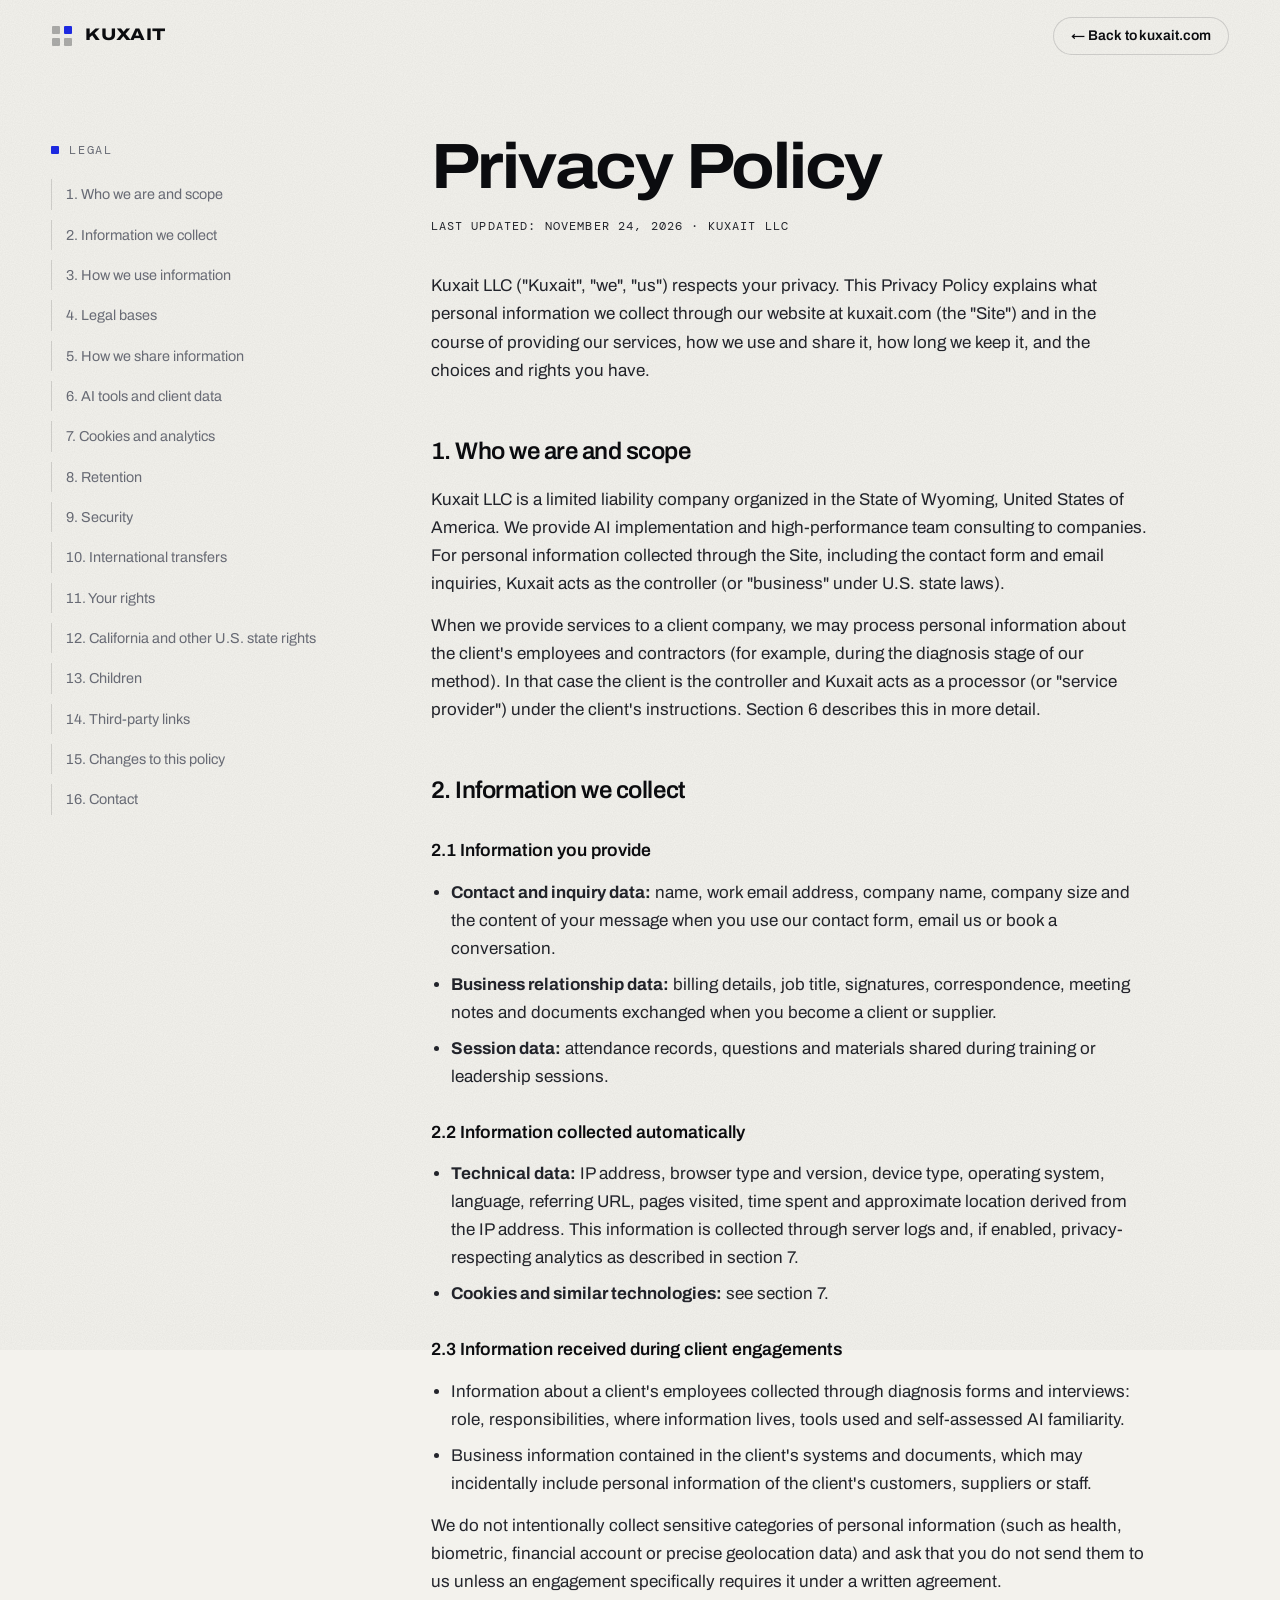
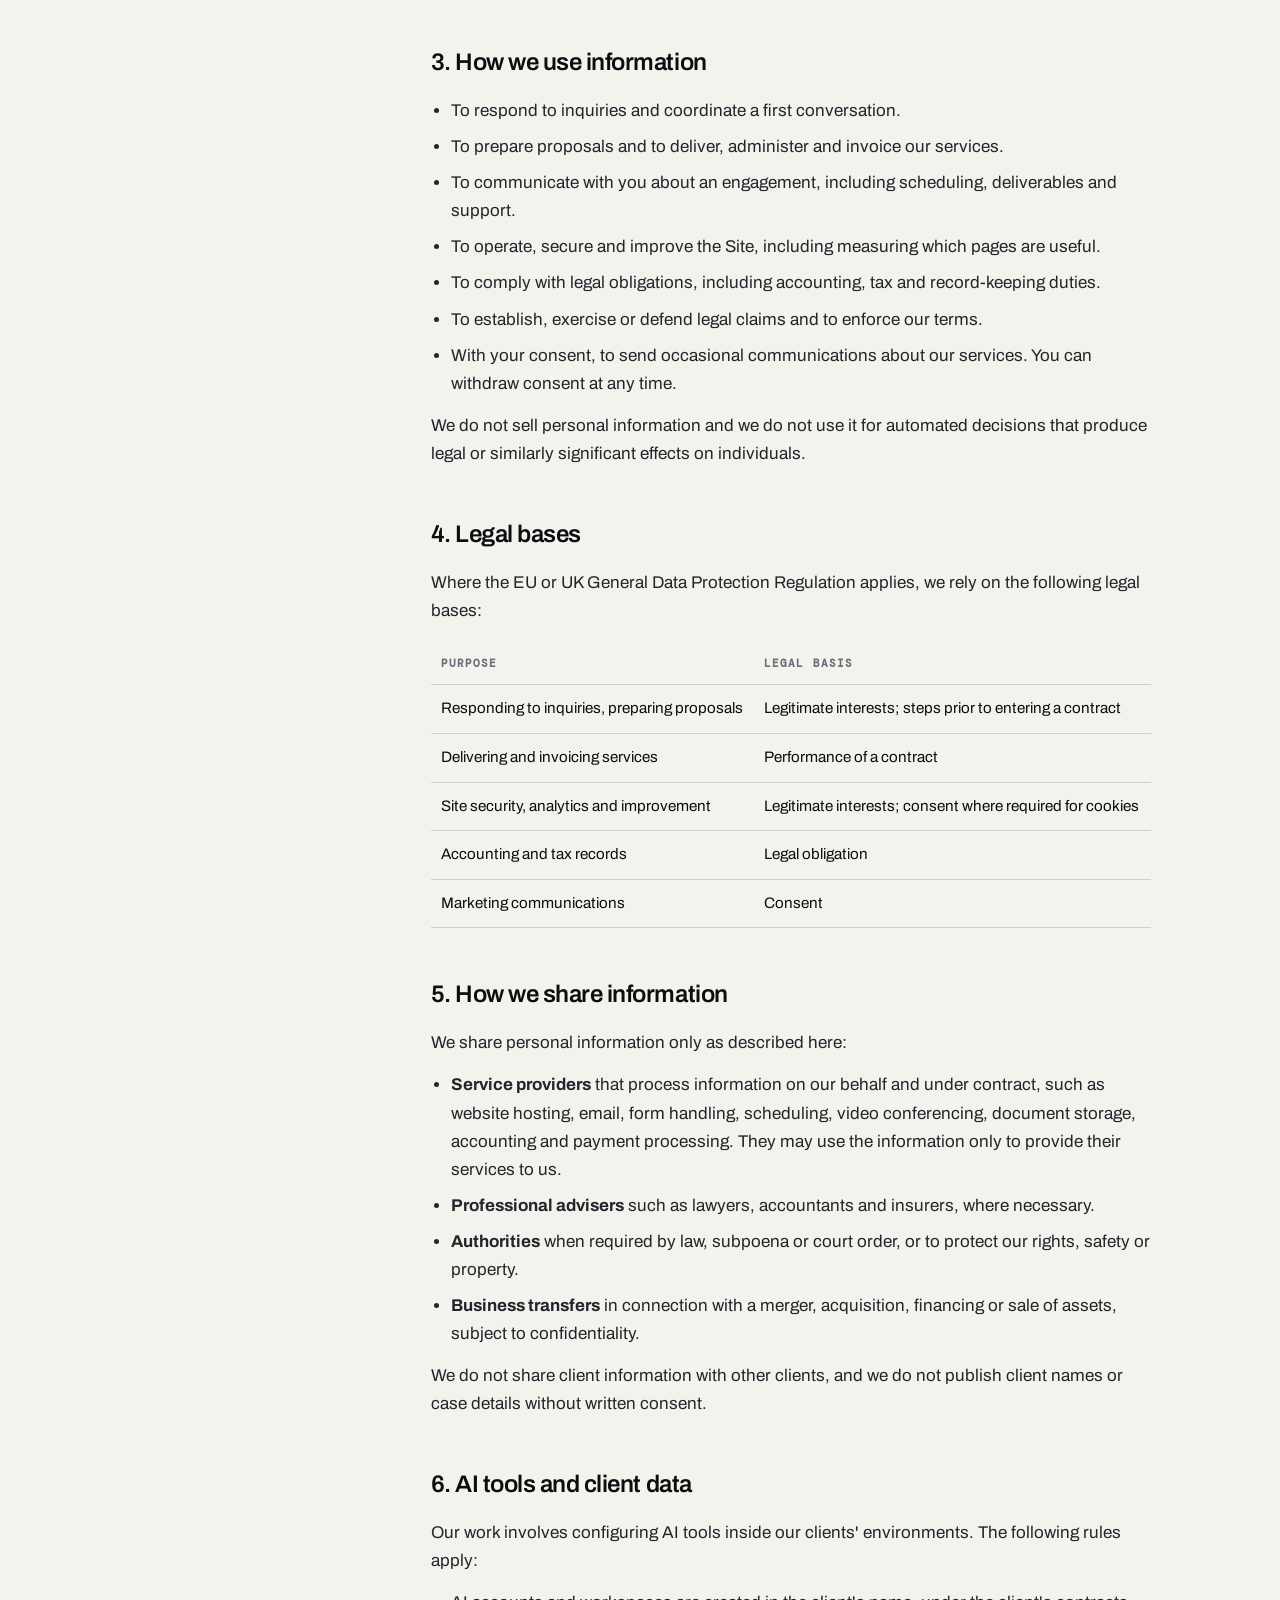
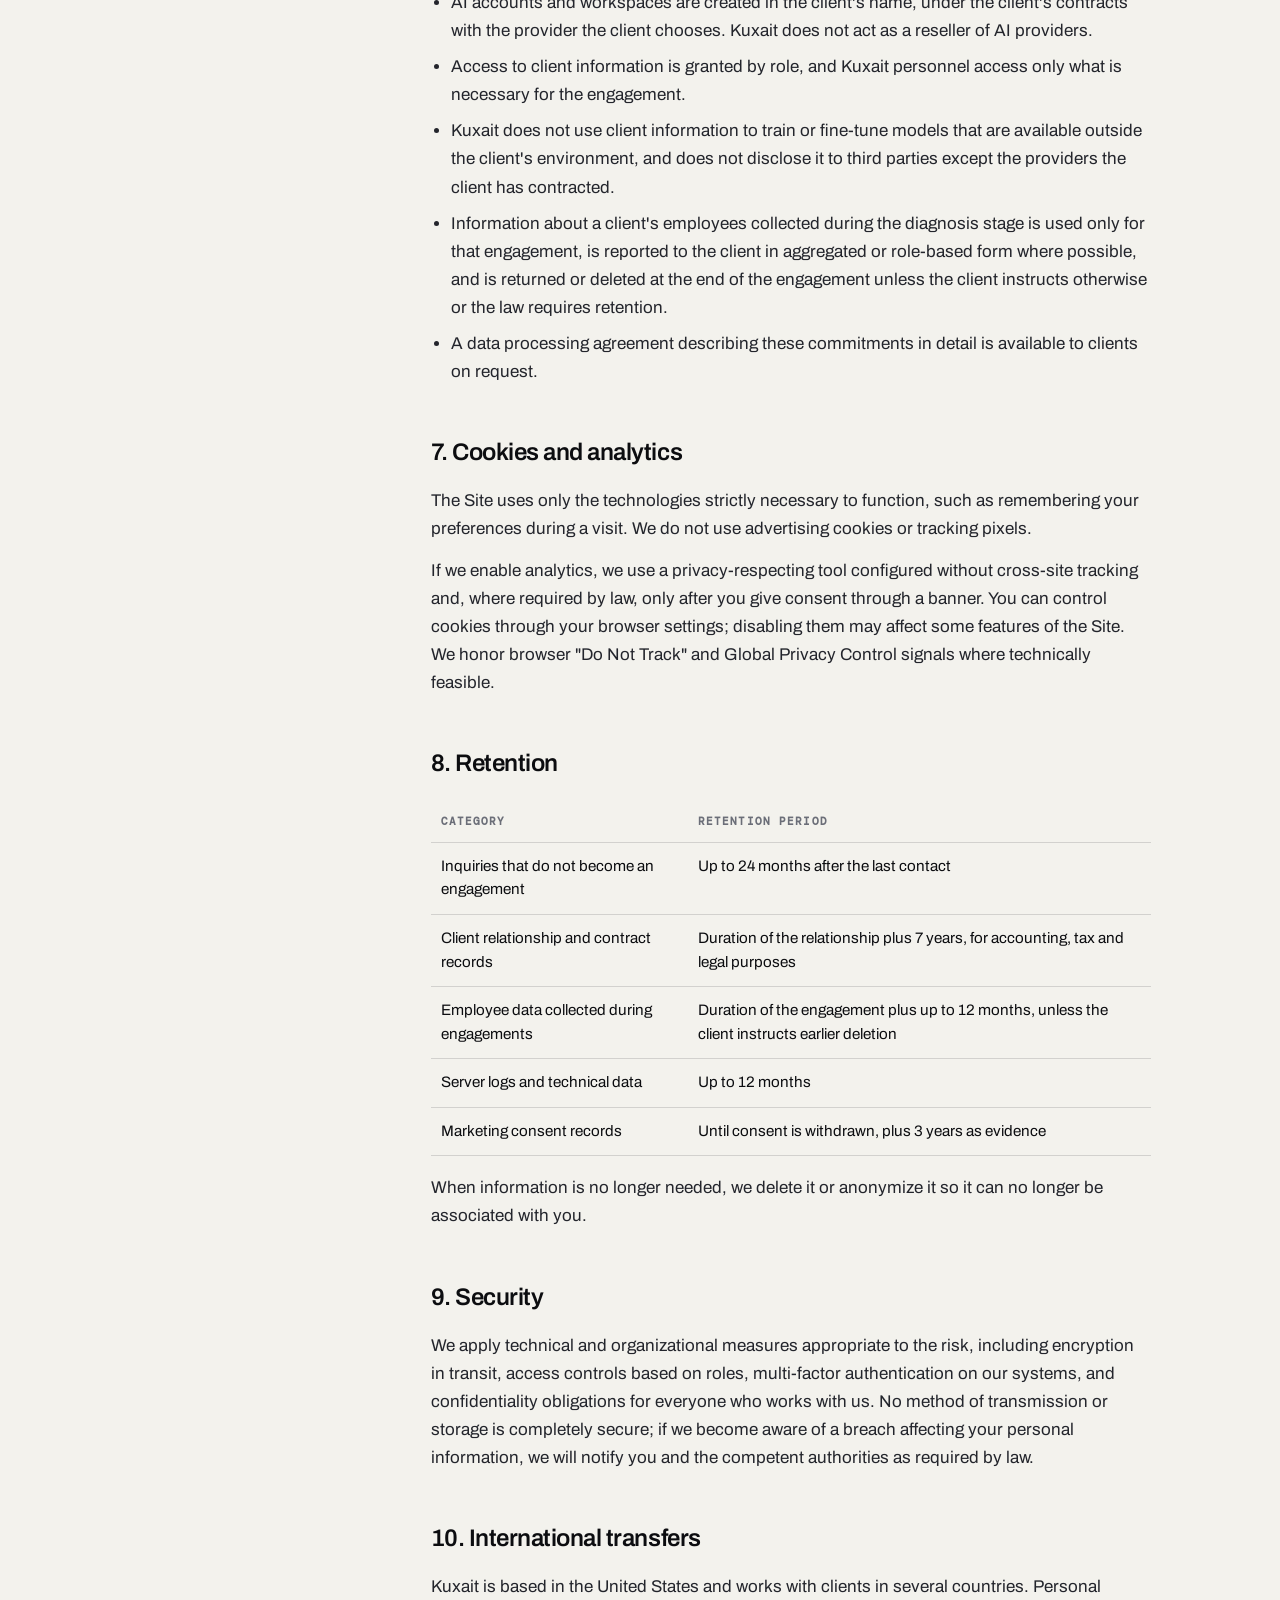
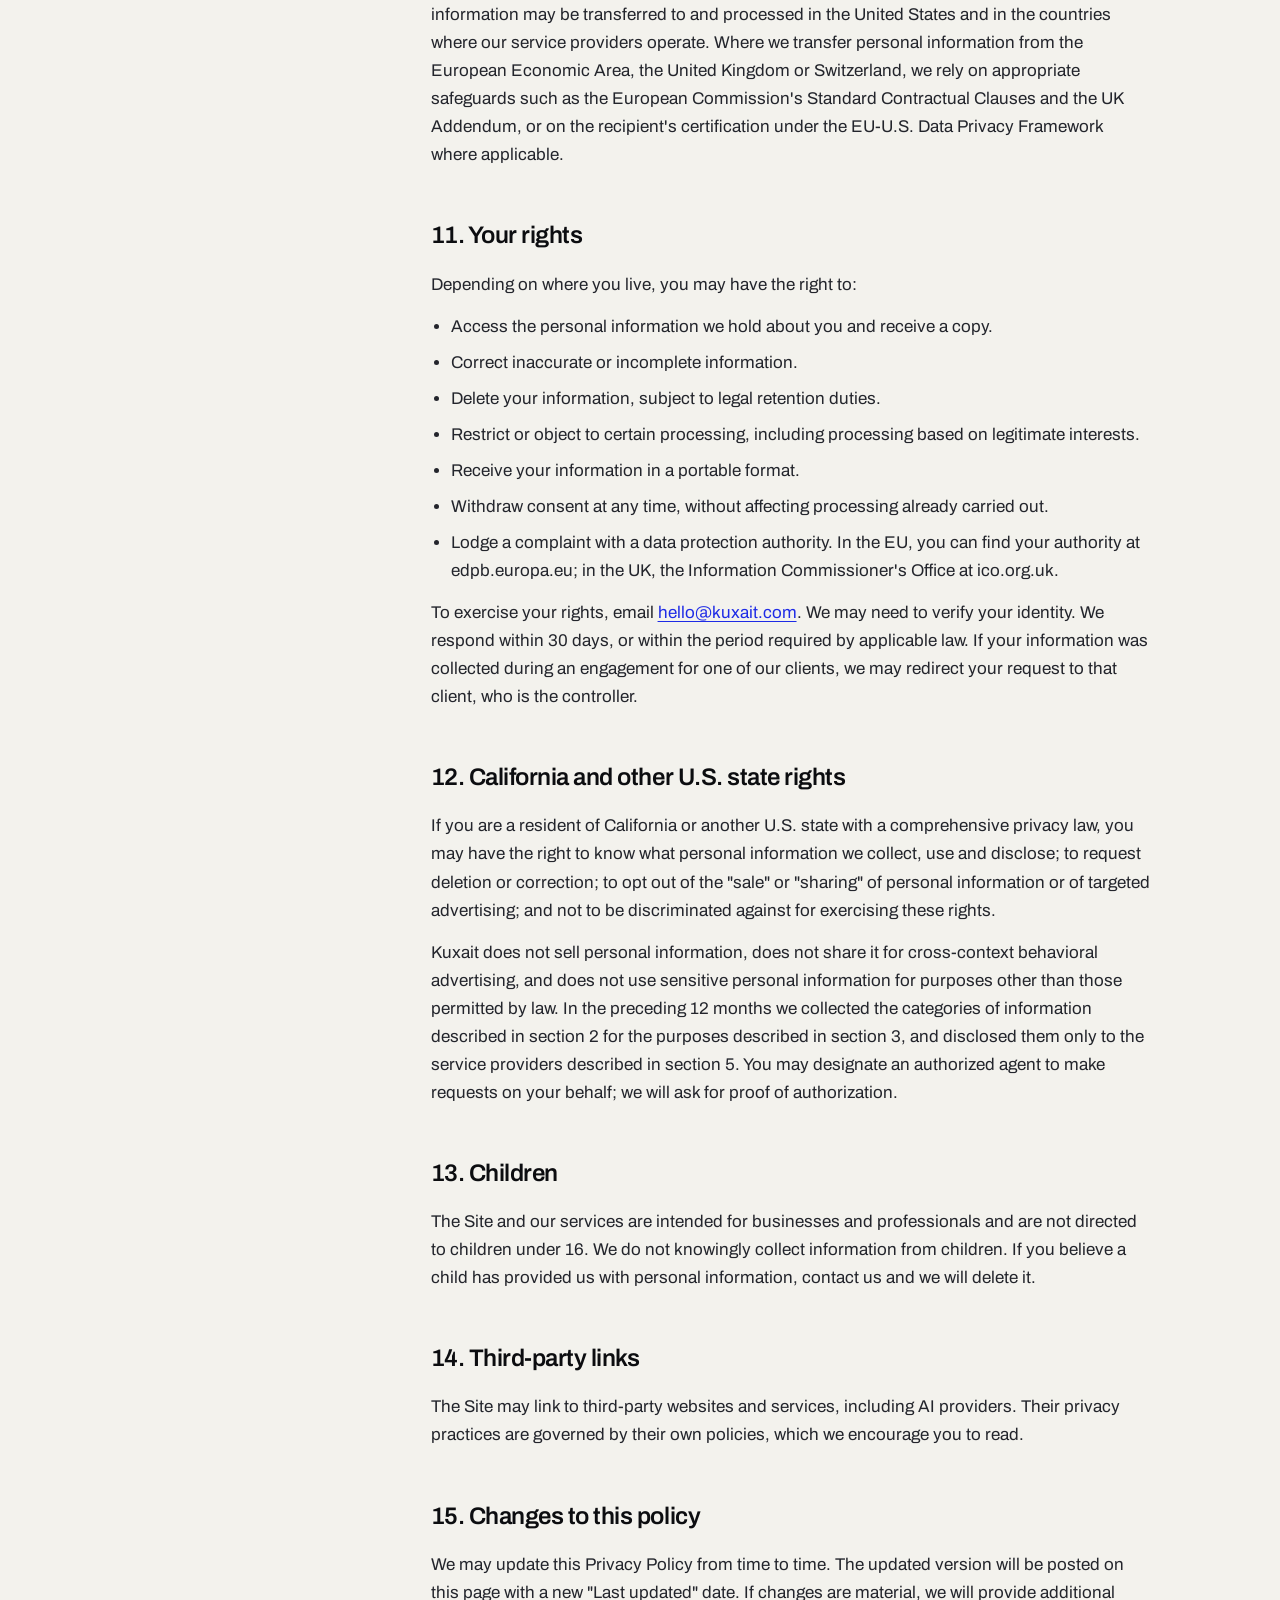
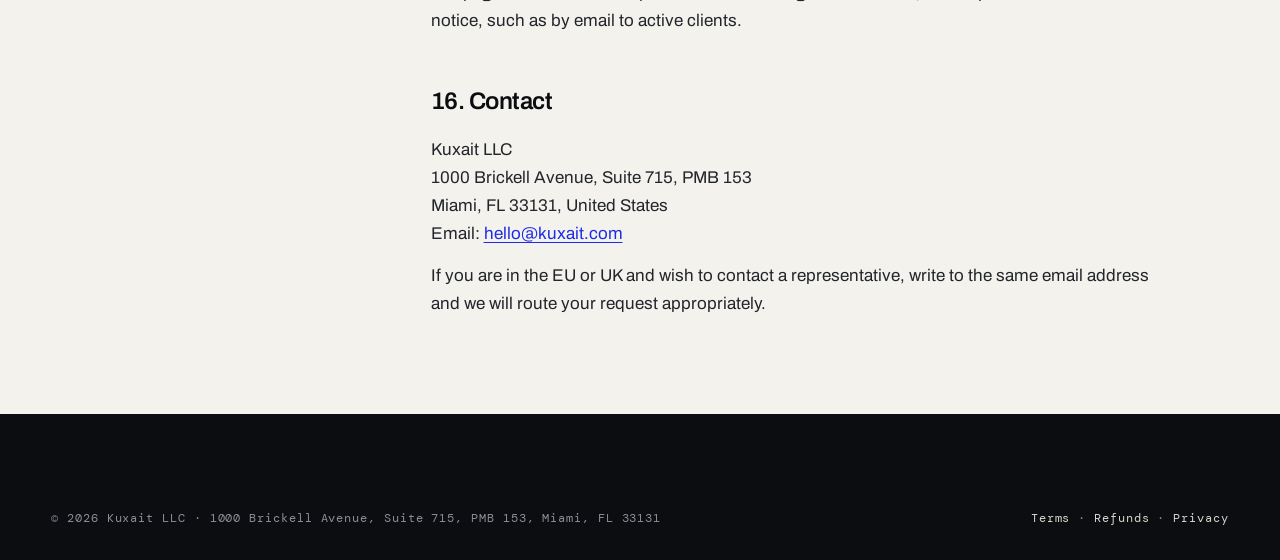
==== commit e5540581: "Condense landing copy, add LLC address to footers, FAQ down to 5 Co-Authored-By: Claude Fable 5.1 <n" ====
--- a/privacy-policy.html
+++ b/privacy-policy.html
@@ -187,7 +187,7 @@
   <footer class="footer">
     <div class="wrap">
       <div class="footer__bar">
-        <span>© <span data-year>2026</span> Kuxait LLC. All rights reserved.</span>
+        <span>© <span data-year>2026</span> Kuxait LLC · 1000 Brickell Avenue, Suite 715, PMB 153, Miami, FL 33131</span>
         <span><a href="terms.html">Terms</a> · <a href="refund-policy.html">Refunds</a> · <a href="privacy-policy.html">Privacy</a></span>
       </div>
     </div>
--- a/assets/css/main.css
+++ b/assets/css/main.css
@@ -305,6 +305,8 @@
 .principle p { color: var(--fg-2); font-size: 1rem; }
 .principle::after { content: ""; position: absolute; right: -20px; bottom: -20px; width: 92px; height: 92px; border-radius: 50%; background: var(--acc-soft); transform: scale(0); transition: transform .7s var(--ease); }
 .principle:hover::after { transform: scale(1); }
+.principles--compact .principle { min-height: 0; padding: 22px 26px; gap: 10px; grid-template-columns: auto 1fr; align-items: baseline; }
+.principles--compact .principle h3 { font-size: 1.2rem; }
 
 /* --------------------------------------------------------------------------
    Services bento
@@ -330,7 +332,7 @@
 .card {
   --mx: 50%; --my: 50%;
   position: relative; border-radius: var(--r-lg); background: var(--bg-2); padding: 26px 24px 24px;
-  min-height: 236px; display: grid; align-content: space-between; gap: 22px; overflow: hidden;
+  min-height: 196px; display: grid; align-content: space-between; gap: 22px; overflow: hidden;
   transition: transform .6s var(--ease), background .4s;
 }
 .card::before {
@@ -410,6 +412,15 @@
 .stage__tag { font-family: var(--font-mono); font-size: .7rem; letter-spacing: .1em; text-transform: uppercase; color: var(--fg-mute); display: inline-flex; gap: 10px; align-items: center; }
 .stage__tag::before { content: ""; width: 14px; height: 1px; background: var(--acc); }
 
+/* roles strip (compact, under the method) */
+.roles-strip { margin-top: clamp(40px, 5vw, 64px); border-top: 1px solid var(--ln); padding-top: 28px; display: grid; gap: 18px; }
+.roles-strip > .mono { color: var(--fg-mute); text-transform: uppercase; font-size: .7rem; letter-spacing: .12em; }
+.roles-strip ul { display: grid; gap: 14px; }
+@media (min-width: 820px) { .roles-strip ul { grid-template-columns: repeat(3, 1fr); gap: 24px; } }
+.roles-strip li { color: var(--fg-2); font-size: .98rem; line-height: 1.45; padding-left: 16px; border-left: 1px solid var(--acc); }
+.roles-strip li b { display: block; color: var(--fg); font-weight: 600; margin-bottom: 2px; }
+.roles-strip p { color: var(--fg); font-weight: 500; }
+
 /* --------------------------------------------------------------------------
    Teams (cadence)
    -------------------------------------------------------------------------- */
@@ -497,7 +508,7 @@
 .formats { display: grid; gap: 14px; }
 @media (min-width: 820px) { .formats { grid-template-columns: repeat(3, 1fr); } }
 .format {
-  border-radius: var(--r-lg); background: var(--bg-2); padding: 32px 28px; min-height: 340px;
+  border-radius: var(--r-lg); background: var(--bg-2); padding: 32px 28px; min-height: 280px;
   display: grid; align-content: space-between; gap: 28px; position: relative; overflow: hidden;
   transition: transform .6s var(--ease);
 }
@@ -543,6 +554,9 @@
    -------------------------------------------------------------------------- */
 .contact { display: grid; gap: 48px; }
 @media (min-width: 960px) { .contact { grid-template-columns: minmax(0, 6fr) minmax(0, 6fr); gap: 72px; align-items: start; } }
+.start-mini { margin-top: 32px; display: grid; gap: 12px; max-width: 46ch; }
+.start-mini li { display: grid; grid-template-columns: 28px 1fr; gap: 12px; color: var(--fg-2); font-size: .98rem; line-height: 1.4; }
+.start-mini li span { font-family: var(--font-mono); font-size: .72rem; letter-spacing: .1em; color: var(--acc); padding-top: 3px; }
 .contact__alt { margin-top: 36px; display: grid; gap: 10px; }
 .contact__alt a { font-size: clamp(1.2rem, 2vw, 1.6rem); font-weight: 600; letter-spacing: -.02em; display: inline-flex; align-items: center; gap: 12px; }
 .contact__alt a .arr { transition: transform .5s var(--ease); }
@@ -578,6 +592,7 @@
 @media (min-width: 820px) { .footer__grid { grid-template-columns: 2fr 1fr 1fr; } }
 .footer .brand { color: var(--paper); font-size: 1.4rem; }
 .footer__tag { color: #8C8F99; max-width: 34ch; margin-top: 16px; }
+.footer__addr { font-style: normal; font-family: var(--font-mono); font-size: .72rem; letter-spacing: .06em; line-height: 1.7; color: #8C8F99; margin-top: 22px; }
 .footer h4 { font-family: var(--font-mono); font-size: .7rem; letter-spacing: .12em; text-transform: uppercase; color: #8C8F99; margin-bottom: 18px; }
 .footer__col ul { display: grid; gap: 10px; }
 .footer__col a { color: #D8D6CE; font-size: .95rem; transition: color .3s; }
